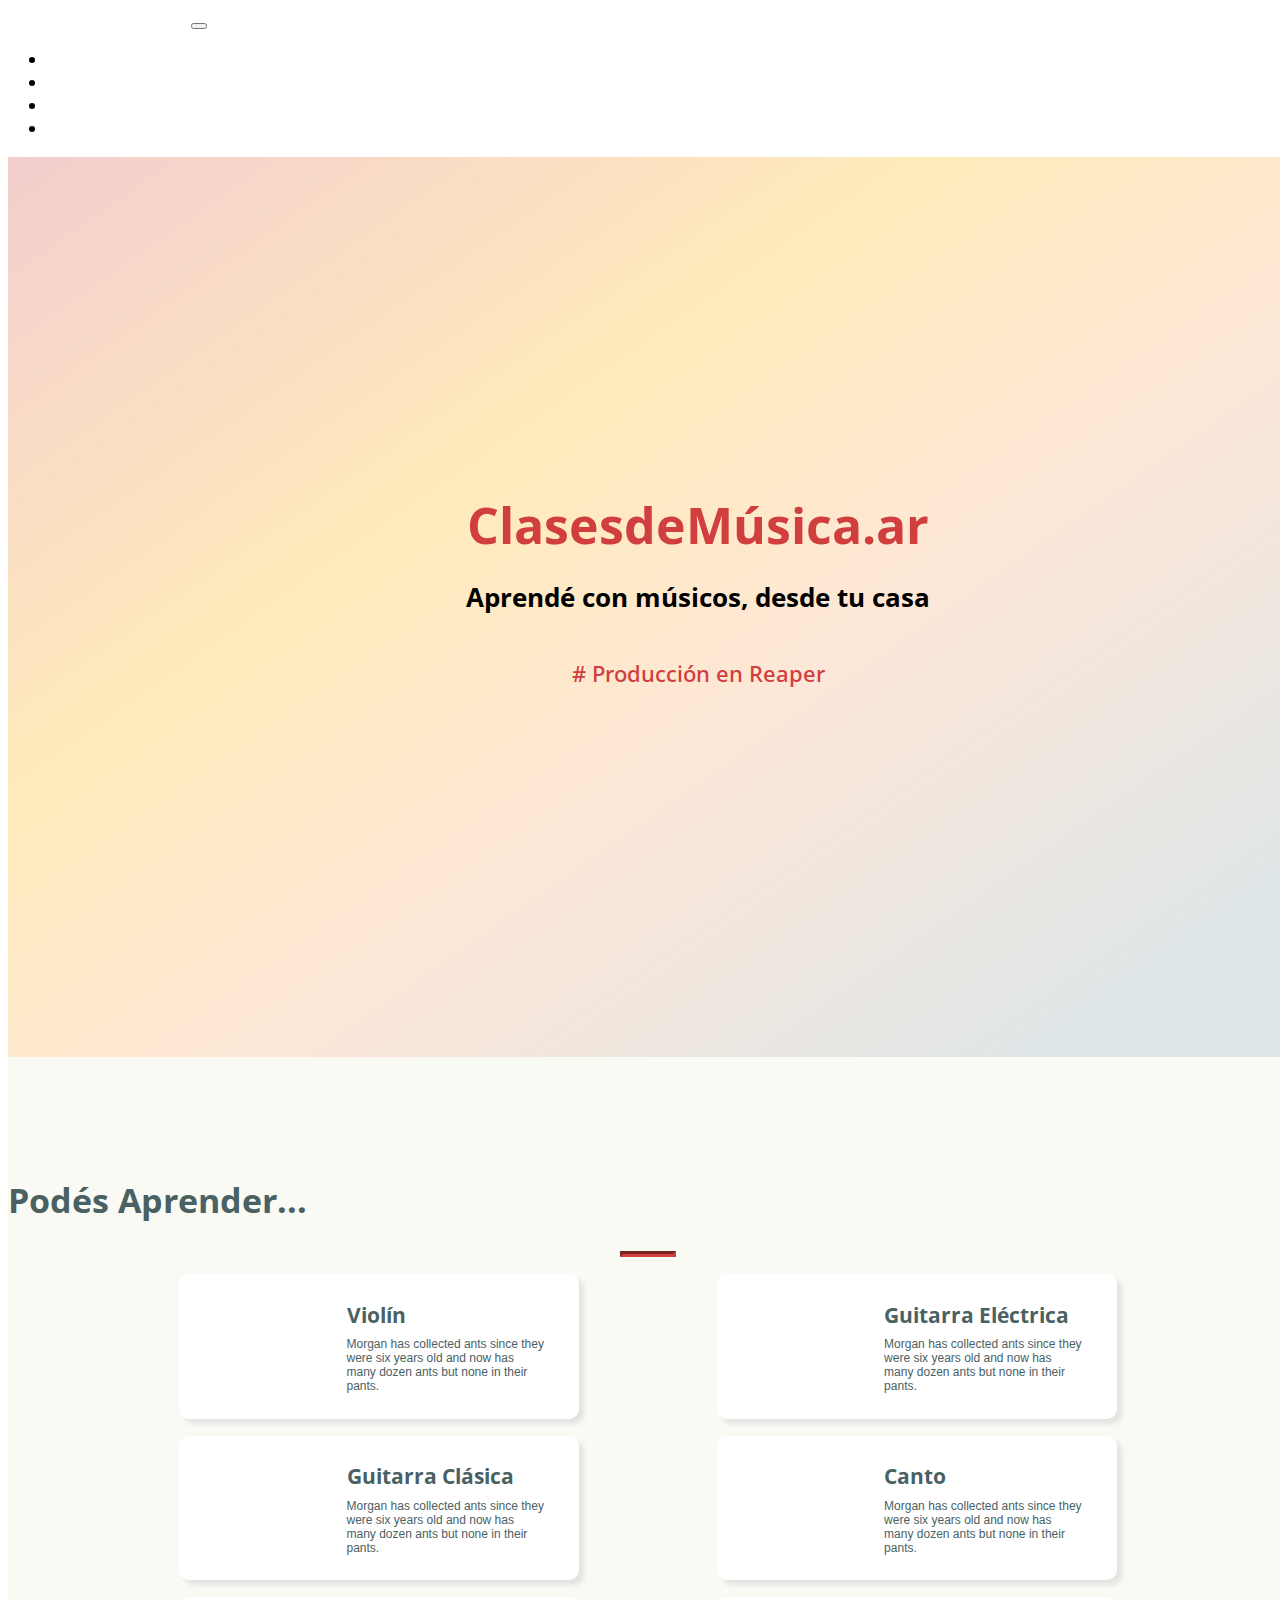
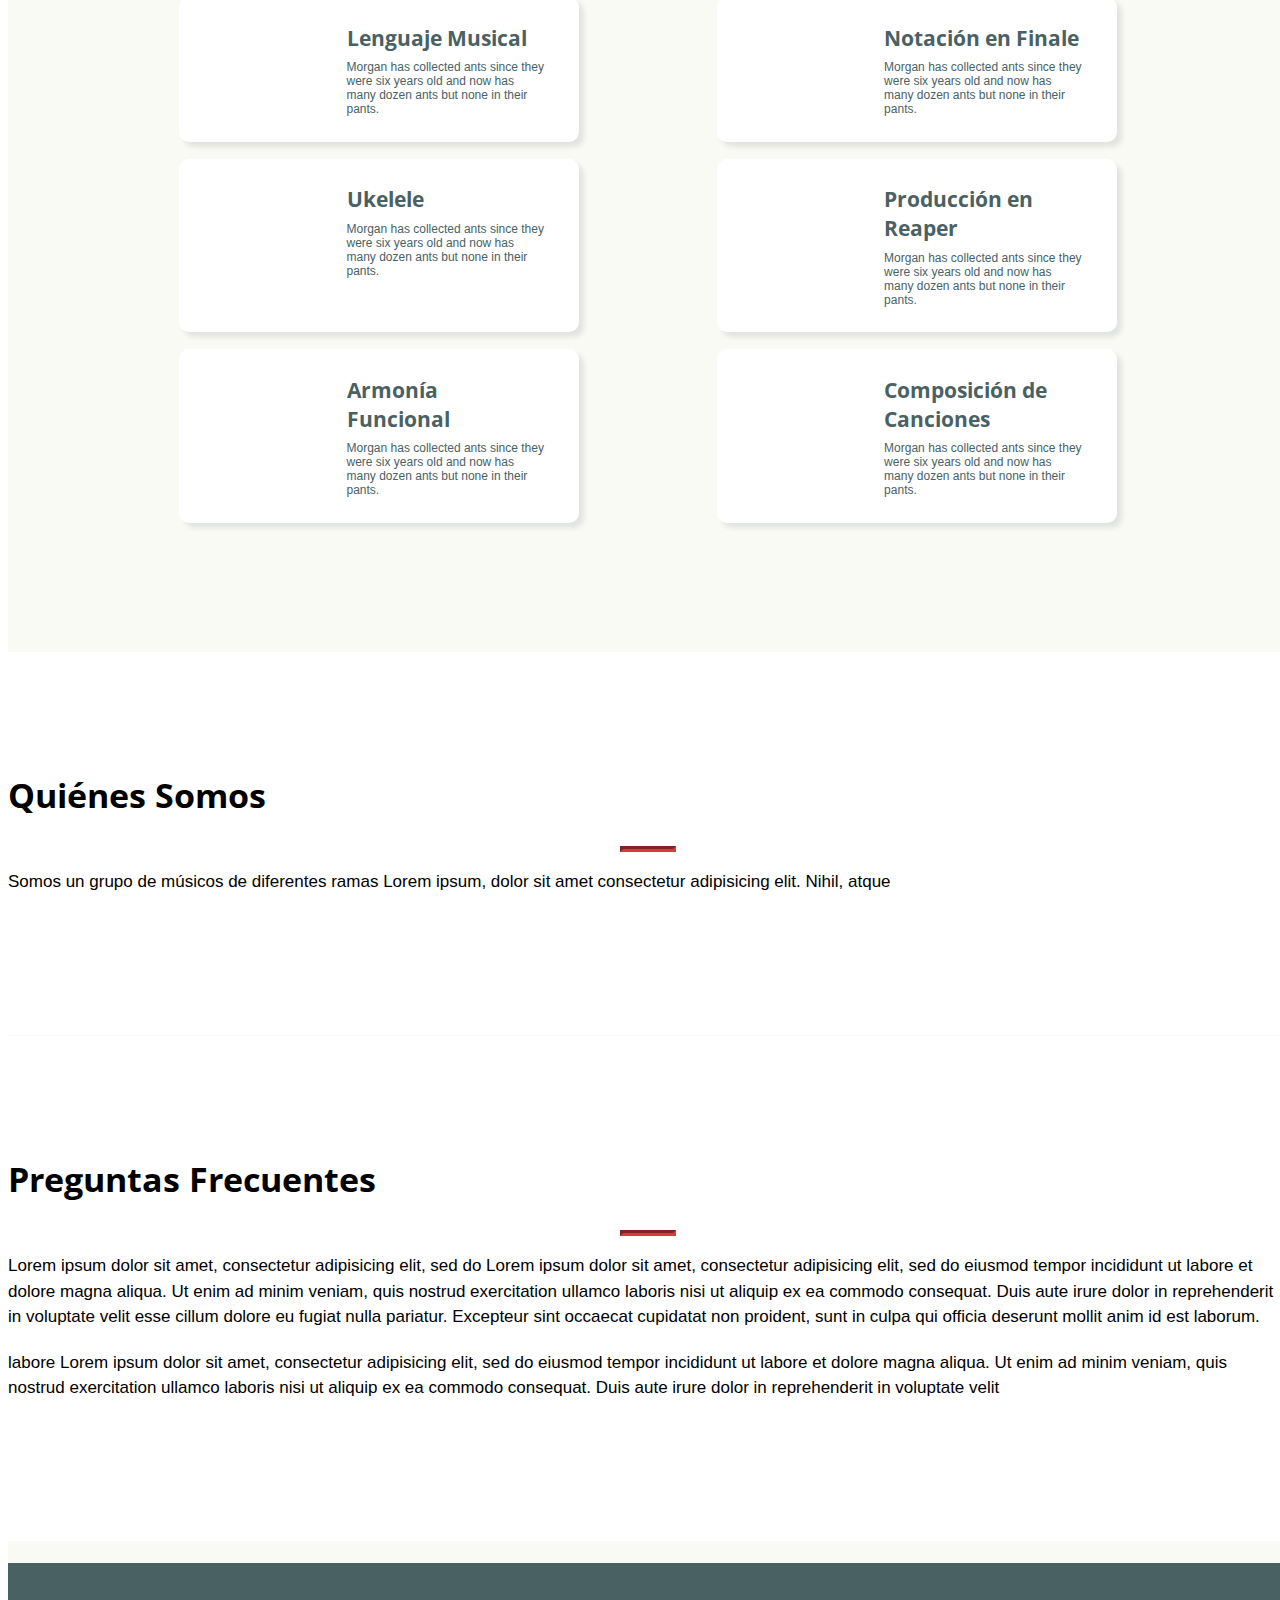
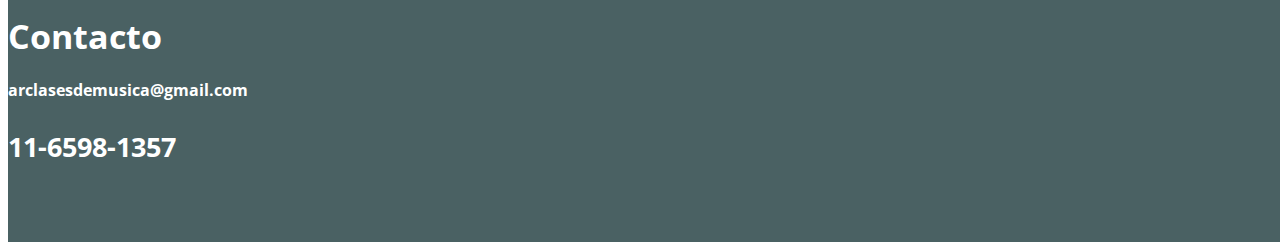
==== index.html @ f8157731 "min updates" ====
<!DOCTYPE html>
<html lang="en">

  <head>
    <!-- Global site tag (gtag.js) - Google Analytics -->
    <script async src="https://www.googletagmanager.com/gtag/js?id=UA-64997619-4"></script>
    <script>
      window.dataLayer = window.dataLayer || [];
      function gtag(){dataLayer.push(arguments);}
      gtag('js', new Date());

      gtag('config', 'UA-64997619-4');
    </script>


    <meta charset="utf-8">
    <meta name="viewport" content="width=device-width, initial-scale=1, shrink-to-fit=no">
    <meta name="description" content="Web Comercial">
    <meta name="author" content="Milton Zini">

    <meta property="og:title" content="Clases de Música"/>
    <meta property="og:type" content="website"/&gt;>
    <meta property="og:image" content="#"/>
    <meta property="og:url" content="http://clasesdemusica.ar/"/>
    <meta property="og:site_name" content="Clases de Música Ar"/>
    <meta property="og:description" content="Clases de instrumento, teoría musical, composición" />
    <title>ClasesDeMúsica.ar | Aprendé con músicos</title>

    <link rel="apple-touch-icon" sizes="57x57" href="img/favicon/apple-icon-57x57.png">
    <link rel="apple-touch-icon" sizes="60x60" href="img/favicon/apple-icon-60x60.png">
    <link rel="apple-touch-icon" sizes="72x72" href="img/favicon/apple-icon-72x72.png">
    <link rel="apple-touch-icon" sizes="76x76" href="img/favicon/apple-icon-76x76.png">
    <link rel="apple-touch-icon" sizes="114x114" href="img/favicon/apple-icon-114x114.png">
    <link rel="apple-touch-icon" sizes="120x120" href="img/favicon/apple-icon-120x120.png">
    <link rel="apple-touch-icon" sizes="144x144" href="img/favicon/apple-icon-144x144.png">
    <link rel="apple-touch-icon" sizes="152x152" href="img/favicon/apple-icon-152x152.png">
    <link rel="apple-touch-icon" sizes="180x180" href="img/favicon/apple-icon-180x180.png">
    <link rel="icon" type="image/png" href="img/favicon/favicon.ico" />
    <link rel="icon" type="image/png" sizes="192x192"  href="/android-icon-192x192.png">
    <link rel="icon" type="image/png" sizes="32x32" href="img/favicon/favicon-32x32.png">
    <link rel="icon" type="image/png" sizes="96x96" href="img/favicon/favicon-96x96.png">
    <link rel="icon" type="image/png" sizes="16x16" href="img/favicon/favicon-16x16.png">
    <link rel="manifest" href="/manifest.json">
    <meta name="msapplication-TileColor" content="#ffffff">
    <meta name="msapplication-TileImage" content="/ms-icon-144x144.png">
    <meta name="theme-color" content="#ffffff">
    <!-- Bootstrap core CSS -->
    <link href="vendor/bootstrap/css/bootstrap.min.css" rel="stylesheet">

    <!-- Custom fonts for this template -->
    <link href="vendor/font-awesome/css/font-awesome.min.css" rel="stylesheet" type="text/css">
    <link href='https://fonts.googleapis.com/css?family=Open+Sans:300italic,400italic,6abo00italic,700italic,800italic,400,300,600,700,800' rel='stylesheet' type='text/css'>
    <link href='https://fonts.googleapis.com/css?family=Merriweather:400,300,300italic,400italic,700,700italic,900,900italic' rel='stylesheet' type='text/css'>

    <!-- Plugin CSS -->
    <link href="vendor/magnific-popup/magnific-popup.css" rel="stylesheet">

    <!-- Custom styles for this template -->
    <link href="css/creative.css" rel="stylesheet">
    <style type="text/css">
      .iframe-container{
        position: relative;
        width: 100%;
        padding-bottom: 56.25%; 
        height: 0;
      }
      .iframe-container iframe{
        position: absolute;
        top:0;
        left: 0;
        width: 100%;
        height: 100%;
      }
    </style>

  </head>

  <body id="page-top">

    <!-- Navigation -->
    <nav class="navbar navbar-expand-lg navbar-light fixed-top" id="mainNav">
      <div class="container">
        <a class="navbar-brand js-scroll-trigger" href="#page-top">Clasesdemusica.ar</a>
        <button class="navbar-toggler navbar-toggler-right" type="button" data-toggle="collapse" data-target="#navbarResponsive" aria-controls="navbarResponsive" aria-expanded="false" aria-label="Toggle navigation">
          <span class="navbar-toggler-icon"></span>
        </button>
        <div class="collapse navbar-collapse" id="navbarResponsive">
          <ul class="navbar-nav ml-auto">
            <li class="nav-item">
              <a class="nav-link js-scroll-trigger" href="#inicio">Inicio</a>
            </li>
            <li class="nav-item">
              <a class="nav-link js-scroll-trigger" href="#cursos">Aprendé con nosotros</a>
            </li>
            <li class="nav-item">
              <a class="nav-link js-scroll-trigger" href="#quienessomos">Quiénes Somos</a>
            </li>
            <li class="nav-item">
              <a class="nav-link js-scroll-trigger" href="#faq">Preguntas Frecuentas</a>
            </li>
          </ul>
        </div>
      </div>
    </nav>

    <header class="masthead bg-gradient" id="inicio">
      <div class="header-content">
        <div class="header-content-inner text-center">
          <h1 id="homeHeading"><span class="text-primary">ClasesdeMúsica.ar</span></h1>
          <h2 class="slogan">Aprendé con músicos, desde tu casa</h2>
          <h3 class="wordCarousel">    
            <div> 
              <ul class="flip"> 
                <li># Producción en Reaper</li>
                <li># Notación en Finale</li>
                <li># Violín</li>
                <li># Lenguaje Musical</li>
                <li># Armonía Funcional</li>
                <li># Ukelele</li>
                <li># Composición de Canciones</li>
                <li># Canto Lírico</li>
                <li># Canto Popular</li>
                <li># Guitarra Clásica</li>
                <li># Guitarra Eléctrica</li>
              </ul>
            </div>  
          </h3>
        </div>
      </div>
    </header>
    


    <section class="bg-theme-gray2" id="cursos">
      <div class="container">
        <div class="row">
          <div class="col-md-12 mx-auto text-center">
            <h2 class="section-heading">Podés Aprender...</h2>
            <hr class="primary">
          </div>
        </div>
      </div>
          <div class="card-container">
            <div class="card">
              <div class="card-text">
                <div class="portada portada-violin">   
                </div>
                <div class="title-total">   
                  <h2>Violín</h2>
                  <div class="desc">Morgan has collected ants since they were six years old and now has many dozen ants but none in their pants.</div>
                </div>
              </div>
            </div>
            <div class="card">
              <div class="card-text">
                <div class="portada portada-guitarra-electrica">
                </div>
                <div class="title-total">   
                  <h2>Guitarra Eléctrica</h2>
                  <div class="desc">Morgan has collected ants since they were six years old and now has many dozen ants but none in their pants.</div>
                </div>
              </div>
            </div>
            <div class="card">
              <div class="card-text">
                <div class="portada portada-guitarra-clasica">   
                </div>
                <div class="title-total">   
                  <h2>Guitarra Clásica</h2>
                  <div class="desc">Morgan has collected ants since they were six years old and now has many dozen ants but none in their pants.</div>
                </div>
              </div>
            </div>
            <div class="card">
              <div class="card-text">
                <div class="portada portada-canto">   
                </div>
                <div class="title-total">   
                  <h2>Canto</h2>
                  <div class="desc">Morgan has collected ants since they were six years old and now has many dozen ants but none in their pants.</div>
                </div>
              </div>
            </div>
            <div class="card">
              <div class="card-text">
                <div class="portada portada-lenguaje">   
                </div>
                <div class="title-total">   
                  <h2>Lenguaje Musical</h2>
                  <div class="desc">Morgan has collected ants since they were six years old and now has many dozen ants but none in their pants.</div>
                </div>
              </div>
            </div>
            <div class="card">
              <div class="card-text">
                <div class="portada portada-finale">   
                </div>
                <div class="title-total">   
                  <h2>Notación en Finale</h2>
                  <div class="desc">Morgan has collected ants since they were six years old and now has many dozen ants but none in their pants.</div>
                </div>
              </div>
            </div>
            <div class="card">
              <div class="card-text">
                <div class="portada portada-ukelele">   
                </div>
                <div class="title-total">   
                  <h2>Ukelele</h2>
                  <div class="desc">Morgan has collected ants since they were six years old and now has many dozen ants but none in their pants.</div>
                </div>
              </div>
            </div>
            <div class="card">
              <div class="card-text">
                <div class="portada portada-reaper">   
                </div>
                <div class="title-total">   
                  <h2>Producción en Reaper</h2>
                  <div class="desc">Morgan has collected ants since they were six years old and now has many dozen ants but none in their pants.</div>
                </div>
              </div>
            </div>
            <div class="card">
              <div class="card-text">
                <div class="portada portada-armonia-funcional">   
                </div>
                <div class="title-total">   
                  <h2>Armonía Funcional</h2>
                  <div class="desc">Morgan has collected ants since they were six years old and now has many dozen ants but none in their pants.</div>
                </div>
              </div>
            </div>
            <div class="card">
              <div class="card-text">
                <div class="portada portada-composicion-canciones">
                </div>
                <div class="title-total">   
                  <h2>Composición de Canciones</h2>
                  <div class="desc">Morgan has collected ants since they were six years old and now has many dozen ants but none in their pants.</div>
                </div>
              </div>
            </div>
        </div>
    </section>

    <section class="bg-white" id="quienessomos">
      <div class="container">
        <div class="row">
          <div class="col-lg-8 mx-auto text-center">
            <h2 class="section-heading">Quiénes Somos</h2>
            <hr class="primary">
            <p>Somos un grupo de músicos de diferentes ramas Lorem ipsum, dolor sit amet consectetur adipisicing elit. Nihil, atque</p>
          </div>
        </div>
      </div>
    </section>
    
    <section class="bg-white" id="faq">
      <div class="container">
        <div class="row">
          <div class="col-lg-8 mx-auto text-center">
            <h2 class="section-heading">Preguntas Frecuentes</h2>
            <hr class="primary">
            <p>Lorem ipsum dolor sit amet, consectetur adipisicing elit, sed do  Lorem ipsum dolor sit amet, consectetur adipisicing elit, sed do eiusmod tempor incididunt ut labore et dolore magna aliqua. Ut enim ad minim veniam,
            quis nostrud exercitation ullamco laboris nisi ut aliquip ex ea commodo
            consequat. Duis aute irure dolor in reprehenderit in voluptate velit esse
            cillum dolore eu fugiat nulla pariatur. Excepteur sint occaecat cupidatat non
            proident, sunt in culpa qui officia deserunt mollit anim id est laborum.</p>
            <p>labore Lorem ipsum dolor sit amet, consectetur adipisicing elit, sed do eiusmod
            tempor incididunt ut labore et dolore magna aliqua. Ut enim ad minim veniam,
            quis nostrud exercitation ullamco laboris nisi ut aliquip ex ea commodo
            consequat. Duis aute irure dolor in reprehenderit in voluptate velit</p>
            
            <!--
            <div class="test">
              <div class="circle bg-primary">1</div>
              <div class="circle bg-theme-yellow">2</div>
              <div class="circle bg-theme-orange">3</div>
              <div class="circle bg-theme-gray1">4</div>
              <div class="circle bg-theme-gray2">5</div>
            </div>
            <div class="test">
              <div class="circle bg-theme-red-light">6</div>
              <div class="circle bg-theme-yellow-light">7</div>
              <div class="circle bg-theme-orange-light">8</div>
              <div class="circle bg-theme-gray1-light">9</div>
              <div class="circle bg-theme-gray2-light">10</div>
            </div> -->

          </div>
        </div>
      </div>
    </section>


    <section class="bg-theme-gray2 social" id="contact">
      <div class="container">
          <!--
        <div class="row social">
          <div class="socialwrapper">
            <a href="#" target="_blank">
              <i class="fa fa-facebook fa-3x sr-contact"></i>
              <p>Facebook</p>
            </a>
          <div class="socialwrapper">
            <a href="https://www.instagram.com/clasesdemusica.ar/" target="_blank">
              <i class="fa fa-instagram fa-3x sr-contact"></i>
              <p>Instagram</p>
            </a>
          </div>
        </div>
          </div> -->
      </div>
    </section>

    <footer>
       <div class="call-to-action bg-theme-gray1">
        <div class="container text-right">
          <h2>Contacto</h2>
          <h3>arclasesdemusica@gmail.com</h3>
          <h3 class="phonenumber">11-6598-1357</h3>
        </div>
      </div>
    </footer>

    <!-- Bootstrap core JavaScript -->
    <script src="vendor/jquery/jquery.min.js"></script>
    <script src="vendor/popper/popper.min.js"></script>
    <script src="vendor/bootstrap/js/bootstrap.min.js"></script>

    <!-- Plugin JavaScript -->
    <script src="vendor/jquery-easing/jquery.easing.min.js"></script>
    <script src="vendor/scrollreveal/scrollreveal.min.js"></script>
    <script src="vendor/magnific-popup/jquery.magnific-popup.min.js"></script>

    <!-- Custom scripts for this template -->
    <script src="js/creative.min.js"></script>

    <!-- Youtube -->

  </body>

</html>
---- css/creative.css ----
body,
html {
  width: 100%;
  height: 100%; }
  @media (max-width: 480px) {
    body,
    html {
      font-size: 15px; } }
  @media (min-width: 481px) and (max-width: 767px) {
    body,
    html {
      font-size: 15px; } }
  @media (min-width: 768px) and (max-width: 991px) {
    body,
    html {
      font-size: 16px; } }
  @media (min-width: 992px) {
    body,
    html {
      font-size: 17px; } }

body {
  font-family: 'Helvetica Neue', Arial, sans-serif; }

hr {
  max-width: 50px;
  border-width: 3px;
  border-color: #d13e3e; }

hr.light {
  border-color: white; }

a {
  color: #d13e3e;
  -webkit-transition: all 0.2s;
  -moz-transition: all 0.2s;
  -o-transition: all 0.2s;
  transition: all 0.2s; }
  a:focus, a:hover {
    color: #d13e3e; }

a.softlink {
  font-weight: bold;
  color: inherit; }

h1,
h2,
h3,
h4,
h5,
h6 {
  font-family: 'Open Sans', 'Helvetica Neue', Arial, sans-serif; }

p {
  font-size: 1rem;
  line-height: 1.5;
  margin-bottom: 20px; }

.bg-primary {
  background-color: #d13e3e !important; }

.bg-gray1 {
  color: white;
  background-color: #4a6163 !important; }
  .bg-gray1 a {
    color: white !important; }

.bg-white {
  background-color: #fff !important; }

.bg-theme-red {
  background-color: #d13e3e; }

.bg-theme-orange {
  background-color: #f9a66c; }

.bg-theme-yellow {
  background-color: #ffc94b; }

.bg-theme-gray1 {
  color: white;
  background-color: #4a6163 !important; }
  .bg-theme-gray1 a {
    color: white !important; }

.bg-theme-gray2 {
  color: #4a6163;
  background-color: #f9faf4 !important; }

.bg-theme-red-light {
  background-color: #e48c8c; }

.bg-theme-orange-light {
  background-color: #fddec9; }

.bg-theme-yellow-light {
  background-color: #ffe6ac; }

.bg-theme-gray1-light {
  background-color: #769698; }

.bg-theme-gray2-light {
  background-color: white; }

.text-faded {
  color: rgba(255, 255, 255, 0.7); }

section {
  padding: 120px 0;
  border-bottom: 1px #f9faf4 solid; }

body.sub #main {
  padding-top: 80px;
  padding-bottom: 10px; }

body.sub #faq, body.sub #descrip {
  padding: 50px 0px;
  text-align: center; }
  body.sub #faq h4, body.sub #faq p, body.sub #descrip h4, body.sub #descrip p {
    font-size: 0.9em;
    text-align: left; }
  body.sub #faq h4, body.sub #descrip h4 {
    font-weight: bold; }

body.sub #contact {
  padding: 10px 0; }

body.sub header.main a {
  color: white !important; }

section.bg-gradient {
  background-image: -webkit-gradient(linear, left top, left bottom, from(#f9faf4), to(#fddec9)) !important;
    background-image-background-image: -webkit-linear-gradient(top, #f9faf4 0, #fddec9 100%) !important;
    background-image-background-image: -o-linear-gradient(top, #f9faf4 0, #fddec9 100%) !important;
    background-image-background-image: linear-gradient(to bottom, #f9faf4 0, #fddec9 100%) !important;
    background-image-background-image: linear-gradient(to bottom, #f9faf4 0, #fddec9 100%) !important;
      background-image-background-image-filter: progid:DXImageTransform.Microsoft.gradient(startColorstr='$theme-gray2 ', endColorstr='$theme-orange-light', GradientType=0) !important; }

section.bg-gradient-gray {
  background-image: -webkit-gradient(linear, left top, left bottom, from(#eee), to(#FFF)) !important;
    background-image-background-image: -webkit-linear-gradient(top, #eee 0, #FFF 100%) !important;
    background-image-background-image: -o-linear-gradient(top, #eee 0, #FFF 100%) !important;
    background-image-background-image: linear-gradient(to bottom, #eee 0, #FFF 100%) !important;
    background-image-background-image: linear-gradient(to bottom, #eee 0, #FFF 100%) !important;
      background-image-background-image-filter: progid:DXImageTransform.Microsoft.gradient(startColorstr='#eee ', endColorstr='#FFF', GradientType=0) !important; }

section.bg-gradient-gray-left {
  background-image: -webkit-gradient(linear, left top, right top, from(#eee), to(#FFF)) !important;
    background-image-background-image: -webkit-linear-gradient(left, #eee 0, #FFF 100%) !important;
    background-image-background-image: -o-linear-gradient(left, #eee 0, #FFF 100%) !important;
    background-image-background-image: linear-gradient(to right, #eee 0, #FFF 100%) !important;
    background-image-background-image: linear-gradient(to right, #eee 0, #FFF 100%) !important;
      background-image-background-image-filter: progid:DXImageTransform.Microsoft.gradient(startColorstr='#eee ', endColorstr='#FFF', GradientType=0) !important; }

section.bg-gradient-gray-right {
  background-image: -webkit-gradient(linear, right top, left top, from(#eee), to(#FFF)) !important;
    background-image-background-image: -webkit-linear-gradient(right, #eee 0, #FFF 100%) !important;
    background-image-background-image: -o-linear-gradient(right, #eee 0, #FFF 100%) !important;
    background-image-background-image: linear-gradient(to left, #eee 0, #FFF 100%) !important;
    background-image-background-image: linear-gradient(to left, #eee 0, #FFF 100%) !important;
      background-image-background-image-filter: progid:DXImageTransform.Microsoft.gradient(startColorstr='#eee ', endColorstr='#FFF', GradientType=0) !important; }

section.bg-gradient-red {
  background-image: -webkit-gradient(linear, left top, left bottom, from(#af2323), to(#d04040)) !important;
    background-image-background-image: -webkit-linear-gradient(top, #af2323 0, #FFF 100%) !important;
    background-image-background-image: -o-linear-gradient(top, #af2323 0, #d04040 100%) !important;
    background-image-background-image: linear-gradient(to bottom, #af2323 0, #d04040 100%) !important;
    background-image-background-image: linear-gradient(to bottom, #af2323 0, #d04040 100%) !important;
      background-image-background-image-filter: progid:DXImageTransform.Microsoft.gradient(startColorstr='#af2323 ', endColorstr='#d04040', GradientType=0) !important; }
  section.bg-gradient-red a {
    color: white !important; }
  section.bg-gradient-red strong {
    color: white; }

section.bg-gradient-left {
  background-image: -webkit-gradient(linear, left top, right top, from(#f5c04a42), to(#FFF)) !important;
    background-image-background-image: -webkit-linear-gradient(left, #f5c04a42 0, #FFF 100%) !important;
    background-image-background-image: -o-linear-gradient(left, #f5c04a42 0, #FFF 100%) !important;
    background-image-background-image: linear-gradient(to right, #f5c04a42 0, #FFF 100%) !important;
    background-image-background-image: linear-gradient(to right, #f5c04a42 0, #FFF 100%) !important;
      background-image-background-image-filter: progid:DXImageTransform.Microsoft.gradient(startColorstr='#f5c04a42 ', endColorstr='#FFF', GradientType=0) !important; }

section.bg-gradient-right {
  background-image: -webkit-gradient(linear, right top, left top, from(#f5c04a42), to(#FFF)) !important;
    background-image-background-image: -webkit-linear-gradient(right, #f5c04a42 0, #FFF 100%) !important;
    background-image-background-image: -o-linear-gradient(right, #f5c04a42 0, #FFF 100%) !important;
    background-image-background-image: linear-gradient(to left, #f5c04a42 0, #FFF 100%) !important;
    background-image-background-image: linear-gradient(to left, #f5c04a42 0, #FFF 100%) !important;
      background-image-background-image-filter: progid:DXImageTransform.Microsoft.gradient(startColorstr='#f5c04a42 ', endColorstr='#FFF', GradientType=0) !important; }

section.darkbg {
  background-image: url(../img/darkbg.jpg);
  background-size: cover; }

section.bg-solid {
  background-color: #f5c04a42; }

section.bg-primary a {
  color: white !important; }

section.bg-primary strong {
  color: white; }

.section-heading {
  margin-top: 0; }

::-moz-selection {
  color: white;
  background: #222222;
  text-shadow: none; }

::selection {
  color: white;
  background: #222222;
  text-shadow: none; }

img::-moz-selection {
  color: white;
  background: transparent; }

img::selection {
  color: white;
  background: transparent; }

img::-moz-selection {
  color: white;
  background: transparent; }

body {
  -webkit-tap-highlight-color: #222222; }

/* temp, organizar luego en include*/
#contact .social {
  margin-top: 1em; }

#contact .row i.fa {
  margin-bottom: 0.15em; }

#contact .col-sm-3 {
  width: 93px; }

div.clasescta p {
  margin-bottom: 0.5em !important; }

div.clasescta h2 {
  font-size: 1.5em !important; }

/* Headings */
@media (max-width: 480px) {
  .row h2,
  .container h2 {
    font-size: 1.5rem; }
  .row h3,
  .container h3 {
    font-size: 1.2em; } }

@media (min-width: 481px) and (max-width: 767px) {
  .row h2,
  .container h2 {
    font-size: 1.5rem; }
  .row h3,
  .container h3 {
    font-size: 1.2em; } }

@media (min-width: 768px) and (max-width: 991px) {
  .row h2,
  .container h2 {
    font-size: 1.7rem; }
  .row h3,
  .container h3 {
    font-size: 1.2em; } }

@media (min-width: 992px) {
  .row h2,
  .container h2 {
    font-size: 2rem; }
  .row h3,
  .container h3 {
    font-size: 1.2em; } }

.test {
  color: #f9faf4;
  display: -webkit-box;
  display: -ms-flexbox;
  display: flex;
  -ms-flex-line-pack: center;
  align-content: center;
  -webkit-box-pack: space-evenly;
  -ms-flex-pack: space-evenly;
  justify-content: space-evenly; }
  .test .circle {
    width: 5em;
    height: 5em;
    border-radius: 50%; }
  .test .primary {
    background-color: #d13e3e; }
  .test .bg-theme-red {
    background-color: #d13e3e; }
  .test .bg-theme-orange {
    background-color: #f9a66c; }
  .test .bg-theme-yellow {
    background-color: #ffc94b; }
  .test .bg-theme-gray1 {
    background-color: #4a6163; }
  .test .bg-theme-gray2 {
    background-color: #f9faf4; }
  .test .bg-theme-red-light {
    background-color: #e48c8c; }
  .test .bg-theme-orange-light {
    background-color: #fddec9; }
  .test .bg-theme-yellow-light {
    background-color: #ffe6ac; }
  .test .bg-theme-gray1-light {
    background-color: #769698; }
  .test .bg-theme-gray2-light {
    background-color: white; }

#mainNav {
  border-color: rgba(34, 34, 34, 0.05);
  background-color: white;
  font-family: 'Open Sans', 'Helvetica Neue', Arial, sans-serif;
  -webkit-transition: all 0.2s;
  -moz-transition: all 0.2s;
  -o-transition: all 0.2s;
  transition: all 0.2s; }
  #mainNav .navbar-brand {
    font-weight: 700;
    text-transform: uppercase;
    color: #d13e3e;
    font-family: 'Open Sans', 'Helvetica Neue', Arial, sans-serif; }
    #mainNav .navbar-brand:focus, #mainNav .navbar-brand:hover {
      color: #d13e3e; }
  #mainNav .navbar-toggle {
    font-size: 12px;
    font-weight: 700;
    text-transform: uppercase;
    color: #222222; }
  #mainNav .navbar-nav > li.nav-item > a.nav-link:focus,
  #mainNav .navbar-nav > li.nav-item > a.nav-link {
    font-size: 13px;
    font-weight: 700;
    text-transform: uppercase;
    color: #222222; }
    #mainNav .navbar-nav > li.nav-item > a.nav-link:focus:hover,
    #mainNav .navbar-nav > li.nav-item > a.nav-link:hover {
      color: #d13e3e; }
    #mainNav .navbar-nav > li.nav-item > a.nav-link:focus.active,
    #mainNav .navbar-nav > li.nav-item > a.nav-link.active {
      color: #d13e3e !important;
      background-color: transparent; }
      #mainNav .navbar-nav > li.nav-item > a.nav-link:focus.active:hover,
      #mainNav .navbar-nav > li.nav-item > a.nav-link.active:hover {
        background-color: transparent; }
  @media (min-width: 992px) {
    #mainNav {
      border-color: rgba(255, 255, 255, 0.3);
      background-color: transparent; }
      #mainNav .navbar-brand {
        color: rgba(255, 255, 255, 0); }
        #mainNav .navbar-brand:focus, #mainNav .navbar-brand:hover {
          color: white; }
      #mainNav .navbar-nav > li.nav-item > a.nav-link,
      #mainNav .navbar-nav > li.nav-item > a.nav-link:focus {
        color: rgba(255, 255, 255, 0.7); }
        #mainNav .navbar-nav > li.nav-item > a.nav-link:hover,
        #mainNav .navbar-nav > li.nav-item > a.nav-link:focus:hover {
          color: white; }
      #mainNav.navbar-shrink {
        border-color: rgba(34, 34, 34, 0.05);
        background-color: white; }
        #mainNav.navbar-shrink .navbar-brand {
          font-size: 16px;
          color: #d13e3e; }
          #mainNav.navbar-shrink .navbar-brand:focus, #mainNav.navbar-shrink .navbar-brand:hover {
            color: #d13e3e; }
        #mainNav.navbar-shrink .navbar-nav > li.nav-item > a.nav-link,
        #mainNav.navbar-shrink .navbar-nav > li.nav-item > a.nav-link:focus {
          color: #222222; }
          #mainNav.navbar-shrink .navbar-nav > li.nav-item > a.nav-link:hover,
          #mainNav.navbar-shrink .navbar-nav > li.nav-item > a.nav-link:focus:hover {
            color: #d13e3e; } }

header.masthead {
  position: relative;
  width: 100%;
  text-align: center;
  background: #fad2d3;
  background: -webkit-linear-gradient(305deg, #f3cece 0%, #ffebbb 36%, #fde7d8 60%, #dfe6e7 90%);
  background: -o-linear-gradient(305deg, #f3cece 0%, #ffebbb 36%, #fde7d8 60%, #dfe6e7 90%);
  background: linear-gradient(145deg, #f3cece 0%, #ffebbb 36%, #fde7d8 60%, #dfe6e7 90%);
  -webkit-animation: filter-animation 3s infinite;
  animation: filter-animation 3s infinite; }

@-webkit-keyframes filter-animation {
  0% {
    -webkit-filter: hue-rotate(0deg); }
  50% {
    -webkit-filter: hue-rotate(18deg); }
  100% {
    -webkit-filter: hue-rotate(0deg); } }

@keyframes filter-animation {
  0% {
    -webkit-filter: hue-rotate(0deg);
    filter: hue-rotate(0deg); }
  50% {
    -webkit-filter: hue-rotate(18deg);
    filter: hue-rotate(18deg); }
  100% {
    -webkit-filter: hue-rotate(0deg);
    filter: hue-rotate(0deg); } }
  header.masthead .header-content {
    position: relative;
    width: 100%;
    padding: 150px 15px 100px;
    text-align: center; }
    header.masthead .header-content .header-content-inner h1 {
      font-weight: 700;
      margin-top: 0;
      margin-bottom: 0; }
      @media (max-width: 500px) {
        header.masthead .header-content .header-content-inner h1 {
          font-size: 1.5rem; } }
      @media (min-width: 361px) and (max-width: 480px) {
        header.masthead .header-content .header-content-inner h1 {
          font-size: 1.7rem; } }
      @media (min-width: 361px) and (max-width: 690px) {
        header.masthead .header-content .header-content-inner h1 {
          font-size: 1.7rem; } }
      @media (min-width: 691px) and (max-width: 767px) {
        header.masthead .header-content .header-content-inner h1 {
          font-size: 3rem; } }
      @media (min-width: 768px) and (max-width: 991px) {
        header.masthead .header-content .header-content-inner h1 {
          font-size: 3rem; } }
      @media (min-width: 992px) {
        header.masthead .header-content .header-content-inner h1 {
          font-size: 3rem; } }
    header.masthead .header-content .header-content-inner h2.slogan {
      font-color: red !important; }
      @media (max-width: 500px) {
        header.masthead .header-content .header-content-inner h2.slogan {
          font-size: 1rem; } }
      @media (min-width: 361px) and (max-width: 480px) {
        header.masthead .header-content .header-content-inner h2.slogan {
          font-size: 1.2rem; } }
      @media (min-width: 361px) and (max-width: 690px) {
        header.masthead .header-content .header-content-inner h2.slogan {
          font-size: 1.2rem; } }
      @media (min-width: 691px) and (max-width: 767px) {
        header.masthead .header-content .header-content-inner h2.slogan {
          font-size: 1.5rem; } }
      @media (min-width: 768px) and (max-width: 991px) {
        header.masthead .header-content .header-content-inner h2.slogan {
          font-size: 1.5rem; } }
      @media (min-width: 992px) {
        header.masthead .header-content .header-content-inner h2.slogan {
          font-size: 1.5rem; } }
    header.masthead .header-content .header-content-inner hr {
      margin: 30px auto; }
    header.masthead .header-content .header-content-inner .bg-text {
      background-color: rgba(0, 0, 0, 0.57);
      padding: 0 5px 0 5px; }
  @media (min-width: 768px) {
    header.masthead {
      height: 100%;
      min-height: 600px; }
      header.masthead .header-content {
        position: absolute;
        top: 50%;
        padding: 0 50px;
        -webkit-transform: translateY(-50%);
        -ms-transform: translateY(-50%);
        transform: translateY(-50%); }
        header.masthead .header-content .header-content-inner {
          max-width: 1000px;
          margin-right: auto;
          margin-left: auto; }
          header.masthead .header-content .header-content-inner h1 {
            font-size: 50px; }
          header.masthead .header-content .header-content-inner p {
            font-size: 18px;
            max-width: 80%;
            margin-right: auto;
            margin-left: auto; } }

@media (max-width: 767px) {
  header.masthead {
    min-height: 92vh; }
    header.masthead .header-content {
      margin-top: 50px;
      min-height: 80vh;
      display: -webkit-box;
      display: -ms-flexbox;
      display: flex;
      -webkit-box-pack: center;
      -ms-flex-pack: center;
      justify-content: center;
      -webkit-box-align: center;
      -ms-flex-align: center;
      align-items: center; } }

.wordCarousel {
  font-size: 1.3em;
  font-weight: 100;
  color: #d13e3e !important; }
  .wordCarousel ul {
    -webkit-padding-start: 0;
    padding-inline-start: 0; }
  .wordCarousel div {
    overflow: hidden;
    position: relative;
    height: 65px;
    padding-top: 10px;
    margin-top: -10px; }
    .wordCarousel div li {
      font-weight: 550;
      padding: 0 10px;
      height: 45px;
      margin-bottom: 45px;
      display: block; }
      @media (max-width: 500px) {
        .wordCarousel div li {
          font-size: 0.9rem; } }
      @media (min-width: 361px) and (max-width: 480px) {
        .wordCarousel div li {
          font-size: 1.1rem; } }
      @media (min-width: 361px) and (max-width: 690px) {
        .wordCarousel div li {
          font-size: 1.1rem; } }
      @media (min-width: 691px) and (max-width: 767px) {
        .wordCarousel div li {
          font-size: 1.3rem; } }
      @media (min-width: 768px) and (max-width: 991px) {
        .wordCarousel div li {
          font-size: 1.3rem; } }
      @media (min-width: 992px) {
        .wordCarousel div li {
          font-size: 1.3rem; } }

.flip {
  -webkit-animation: flip 19s cubic-bezier(0.23, 1, 0.32, 1.2) infinite;
  animation: flip 19s cubic-bezier(0.23, 1, 0.32, 1.2) infinite; }

@-webkit-keyframes flip {
  0% {
    margin-top: -990px; }
  2% {
    margin-top: -900px; }
  9.09% {
    margin-top: -900px; }
  11.09% {
    margin-top: -810px; }
  18.18% {
    margin-top: -810px; }
  20.18% {
    margin-top: -720px; }
  27.27% {
    margin-top: -720px; }
  29.27% {
    margin-top: -630px; }
  36.36% {
    margin-top: -630px; }
  38.36% {
    margin-top: -540px; }
  45.45% {
    margin-top: -540px; }
  47.45% {
    margin-top: -450px; }
  54.54% {
    margin-top: -450px; }
  56.54% {
    margin-top: -360px; }
  63.63% {
    margin-top: -360px; }
  65.63% {
    margin-top: -270px; }
  72.72% {
    margin-top: -270px; }
  74.72% {
    margin-top: -180px; }
  81.81% {
    margin-top: -180px; }
  83.81% {
    margin-top: -90px; }
  90.9% {
    margin-top: -90px; }
  92.9% {
    margin-top: 0px; }
  99.98% {
    margin-top: 0px; }
  99.99% {
    margin-top: -900px; } }

@keyframes flip {
  0% {
    margin-top: -990px; }
  2% {
    margin-top: -900px; }
  9.09% {
    margin-top: -900px; }
  11.09% {
    margin-top: -810px; }
  18.18% {
    margin-top: -810px; }
  20.18% {
    margin-top: -720px; }
  27.27% {
    margin-top: -720px; }
  29.27% {
    margin-top: -630px; }
  36.36% {
    margin-top: -630px; }
  38.36% {
    margin-top: -540px; }
  45.45% {
    margin-top: -540px; }
  47.45% {
    margin-top: -450px; }
  54.54% {
    margin-top: -450px; }
  56.54% {
    margin-top: -360px; }
  63.63% {
    margin-top: -360px; }
  65.63% {
    margin-top: -270px; }
  72.72% {
    margin-top: -270px; }
  74.72% {
    margin-top: -180px; }
  81.81% {
    margin-top: -180px; }
  83.81% {
    margin-top: -90px; }
  90.9% {
    margin-top: -90px; }
  92.9% {
    margin-top: 0px; }
  99.98% {
    margin-top: 0px; }
  99.99% {
    margin-top: -900px; } }

section#cursos .card-container {
  display: -webkit-box;
  display: -ms-flexbox;
  display: flex;
  -ms-flex-wrap: wrap;
  flex-wrap: wrap; }
  @media (max-width: 767px) {
    section#cursos .card-container {
      -webkit-box-orient: vertical;
      -webkit-box-direction: normal;
      -ms-flex-direction: column;
      flex-direction: column;
      -webkit-box-pack: end;
      -ms-flex-pack: end;
      justify-content: flex-end; } }
  @media (min-width: 768px) and (max-width: 991px) {
    section#cursos .card-container {
      -webkit-box-orient: horizontal;
      -webkit-box-direction: normal;
      -ms-flex-direction: row;
      flex-direction: row;
      -webkit-box-pack: center;
      -ms-flex-pack: center;
      justify-content: center; } }
  @media (min-width: 992px) {
    section#cursos .card-container {
      margin-left: 8vw;
      margin-right: 8vw;
      -ms-flex-pack: distribute;
      justify-content: space-around; } }

section#cursos .card {
  background: #fff;
  margin: 0.5em auto 0.5em auto;
  border-radius: 4px;
  -webkit-box-shadow: 5px 5px 5px rgba(34, 35, 58, 0.1);
  box-shadow: 5px 5px 5px rgba(34, 35, 58, 0.1);
  max-width: 400px;
  display: -webkit-box;
  display: -ms-flexbox;
  display: flex;
  -webkit-box-orient: horizontal;
  -webkit-box-direction: normal;
  -ms-flex-direction: row;
  flex-direction: row;
  border-radius: 10px;
  position: relative; }
  @media (min-width: 768px) and (max-width: 991px) {
    section#cursos .card {
      min-width: 392px;
      margin-left: 0.2em;
      margin-right: 0.2em; } }
  @media (min-width: 992px) {
    section#cursos .card {
      min-width: 396px; } }

section#cursos .card h2 {
  font-size: 1.25em;
  margin: 0;
  padding: 0 1rem; }

section#cursos .card .desc {
  padding: 0.5rem 1rem;
  font-size: 12px; }

section#cursos .card-text {
  display: -ms-grid;
  display: grid;
  -ms-grid-columns: 1fr 2fr;
  grid-template-columns: 1fr 2fr; }

section#cursos .title-total {
  padding: 1.5em 1em 1em 1em; }

section#cursos path {
  fill: white; }

section#cursos .img-portada {
  width: 100%; }

section#cursos .portada {
  width: 100%;
  height: 100%;
  border-top-left-radius: 10px;
  border-bottom-left-radius: 10px;
  background-position: bottom center;
  background-size: cover; }

section#cursos .portada-guitarra-clasica {
  background-image: url("https://s1.eestatic.com/2019/01/18/como/Instrumentos_musicales-Aprendizaje-Como_hacer_369474293_112601571_1024x576.jpg"); }

section#cursos .portada-violin {
  background-image: url("https://www.superprof.com.ar/blog/wp-content/uploads/2017/11/grupos-violin.jpg"); }

section#cursos .portada-canto {
  background-image: url("https://digitaldefynd.com/wp-content/uploads/2019/09/best-singing-course-class-certification-training-online.jpg"); }

section#cursos .portada-lenguaje {
  background-image: url("https://cdn.britannica.com/s:900x675/25/193725-131-436D7C6C/sheet-music.jpg"); }

section#cursos .portada-armonia-funcional {
  background-image: url("https://www.musicshopeurope.com/content/files/images/ProductImages/medium/hl00240221_6.jpg"); }

section#cursos .portada-finale {
  background-image: url("https://1.bp.blogspot.com/-rcOWnbvTgFs/XmQPYPtfRlI/AAAAAAAADvc/lbINUqjIw7IQ3pN3ovzuJMl7dJZPMpJtgCLcBGAsYHQ/s1600/uytrew.jpg"); }

section#cursos .portada-reaper {
  background-image: url("https://www.reaper.fm/v6img/ss_persp_v63.jpg"); }

section#cursos .portada-composicion-canciones {
  background-image: url("https://www.guitarexcellence.co.za/wp-content/uploads/2017/05/songwriting.jpg"); }

section#cursos button {
  border: none;
  background: none;
  font-size: 24px;
  color: #8bc34a;
  cursor: pointer;
  -webkit-transition: 0.5s;
  -o-transition: 0.5s;
  transition: 0.5s; }
  section#cursos button:hover {
    color: #4CAF50;
    -webkit-transform: rotate(22deg);
    -ms-transform: rotate(22deg);
    transform: rotate(22deg); }

.call-to-action {
  padding: 50px 0; }
  .call-to-action h2 {
    margin: 0 auto 20px; }

.text-primary {
  color: #d13e3e !important; }

.no-gutter > [class*='col-'] {
  padding-right: 0;
  padding-left: 0; }

.btn-default {
  color: #222222;
  border-color: white;
  background-color: white; }
  .btn-default.focus, .btn-default:focus {
    color: #222222;
    border-color: #bfbfbf;
    background-color: #e6e6e6; }
  .btn-default:hover {
    color: #222222;
    border-color: #e0e0e0;
    background-color: #e6e6e6; }
  .btn-default.active, .btn-default:active,
  .open > .btn-default.dropdown-toggle {
    color: #222222;
    border-color: #e0e0e0;
    background-color: #e6e6e6; }
    .btn-default.active.focus, .btn-default.active:focus, .btn-default.active:hover, .btn-default:active.focus, .btn-default:active:focus, .btn-default:active:hover,
    .open > .btn-default.dropdown-toggle.focus,
    .open > .btn-default.dropdown-toggle:focus,
    .open > .btn-default.dropdown-toggle:hover {
      color: #222222;
      border-color: #bfbfbf;
      background-color: #d4d4d4; }
  .btn-default.active, .btn-default:active,
  .open > .btn-default.dropdown-toggle {
    background-image: none; }
  .btn-default.disabled.focus, .btn-default.disabled:focus, .btn-default.disabled:hover, .btn-default[disabled].focus, .btn-default[disabled]:focus, .btn-default[disabled]:hover,
  fieldset[disabled] .btn-default.focus,
  fieldset[disabled] .btn-default:focus,
  fieldset[disabled] .btn-default:hover {
    border-color: white;
    background-color: white; }
  .btn-default .badge {
    color: white;
    background-color: #222222; }

.btn-primary {
  color: white;
  border-color: #d13e3e;
  background-color: #d13e3e; }
  .btn-primary.focus, .btn-primary:focus {
    color: white;
    border-color: #741c1c;
    background-color: #b22a2a; }
  .btn-primary:hover {
    color: white;
    border-color: #a92828;
    background-color: #b22a2a; }
  .btn-primary.active, .btn-primary:active,
  .open > .btn-primary.dropdown-toggle {
    color: white;
    border-color: #a92828;
    background-color: #b22a2a; }
    .btn-primary.active.focus, .btn-primary.active:focus, .btn-primary.active:hover, .btn-primary:active.focus, .btn-primary:active:focus, .btn-primary:active:hover,
    .open > .btn-primary.dropdown-toggle.focus,
    .open > .btn-primary.dropdown-toggle:focus,
    .open > .btn-primary.dropdown-toggle:hover {
      color: white;
      border-color: #741c1c;
      background-color: #952323; }
  .btn-primary.active, .btn-primary:active,
  .open > .btn-primary.dropdown-toggle {
    background-image: none; }
  .btn-primary.disabled.focus, .btn-primary.disabled:focus, .btn-primary.disabled:hover, .btn-primary[disabled].focus, .btn-primary[disabled]:focus, .btn-primary[disabled]:hover,
  fieldset[disabled] .btn-primary.focus,
  fieldset[disabled] .btn-primary:focus,
  fieldset[disabled] .btn-primary:hover {
    border-color: #d13e3e;
    background-color: #d13e3e; }
  .btn-primary .badge {
    color: #d13e3e;
    background-color: white; }

.btn {
  font-weight: 700;
  text-transform: uppercase;
  border: none;
  border-radius: 300px;
  font-family: 'Open Sans', 'Helvetica Neue', Arial, sans-serif; }

.btn-xl {
  padding: 15px 30px; }

body.error404 #main {
  padding-top: 20vh;
  padding-bottom: 13vh; }

body.error404 #links {
  padding: 50px 0px;
  text-align: center; }
  body.error404 #links h4, body.error404 #links p {
    font-size: 0.9em;
    text-align: left; }
  body.error404 #links h4 {
    font-weight: bold; }

body.error404 #contact {
  padding: 10px 0; }

section#contact {
  padding: 10px 0px; }

section.social div.social {
  display: -webkit-box;
  display: -ms-flexbox;
  display: flex;
  -webkit-box-pack: center;
  -ms-flex-pack: center;
  justify-content: center;
  -webkit-box-align: center;
  -ms-flex-align: center;
  align-items: center; }

section.social .socialwrapper {
  min-width: 6em;
  text-align: center; }
  section.social .socialwrapper a:hover {
    text-decoration: none; }
  @media (max-width: 391px) {
    section.social .socialwrapper {
      min-width: 4em; }
      section.social .socialwrapper p {
        display: none; } }
  @media (max-width: 266px) {
    section.social .socialwrapper {
      min-width: 4em;
      font-size: 0.8em; } }

footer {
  font-size: 0.8rem; }
  footer h3.phonenumber {
    font-size: 2em; }
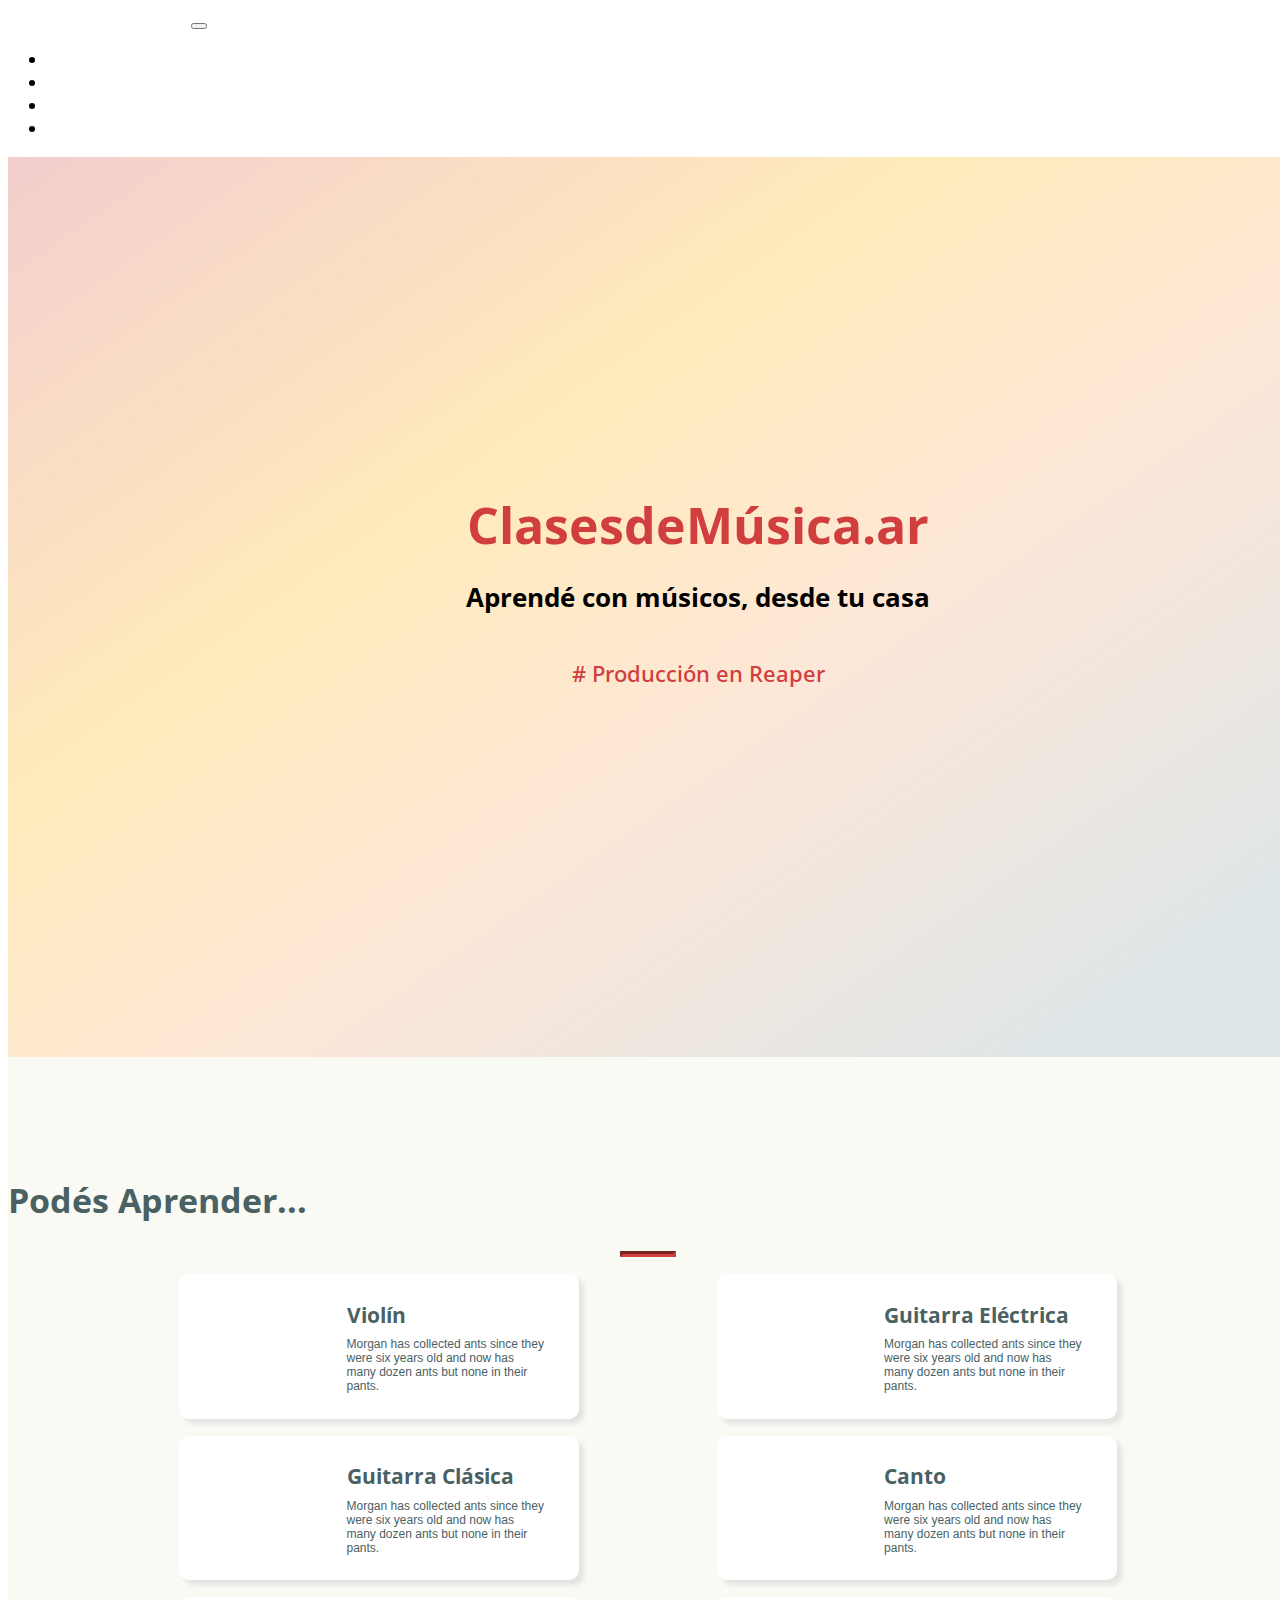
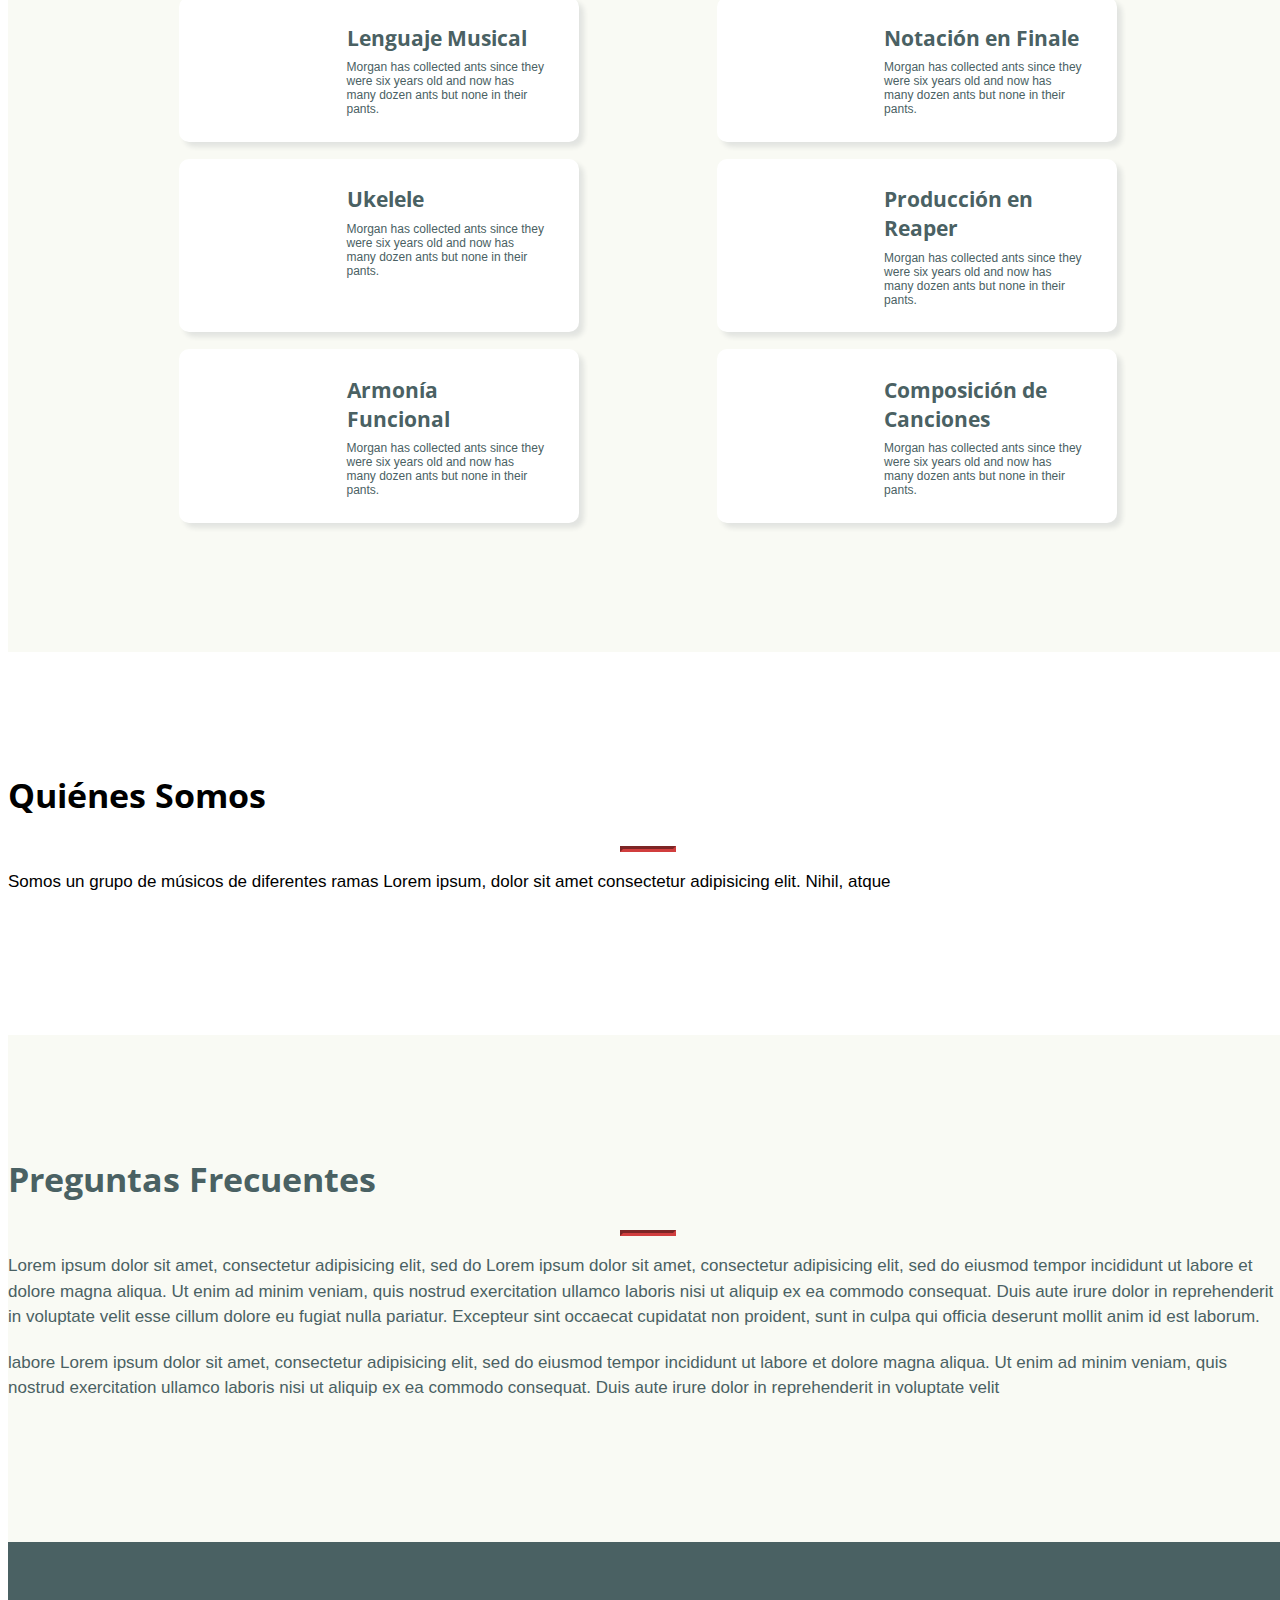
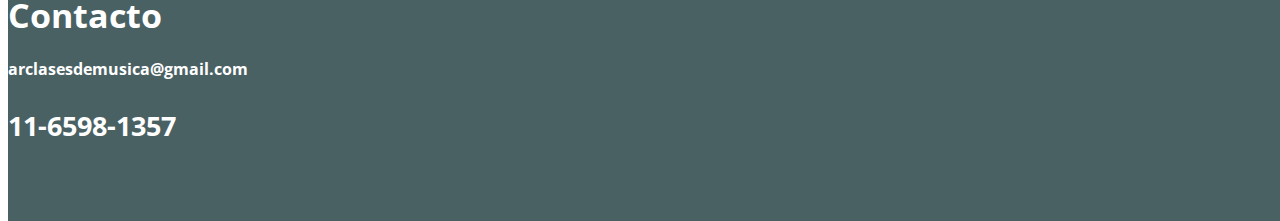
==== commit e941fb2c: "min fixes" ====
--- a/index.html
+++ b/index.html
@@ -256,7 +256,7 @@
       </div>
     </section>
     
-    <section class="bg-white" id="faq">
+    <section class="bg-theme-gray2" id="faq">
       <div class="container">
         <div class="row">
           <div class="col-lg-8 mx-auto text-center">
@@ -294,9 +294,9 @@
     </section>
 
 
+          <!--
     <section class="bg-theme-gray2 social" id="contact">
       <div class="container">
-          <!--
         <div class="row social">
           <div class="socialwrapper">
             <a href="#" target="_blank">
@@ -310,9 +310,9 @@
             </a>
           </div>
         </div>
+      </div>
+    </section>
           </div> -->
-      </div>
-    </section>
 
     <footer>
        <div class="call-to-action bg-theme-gray1">
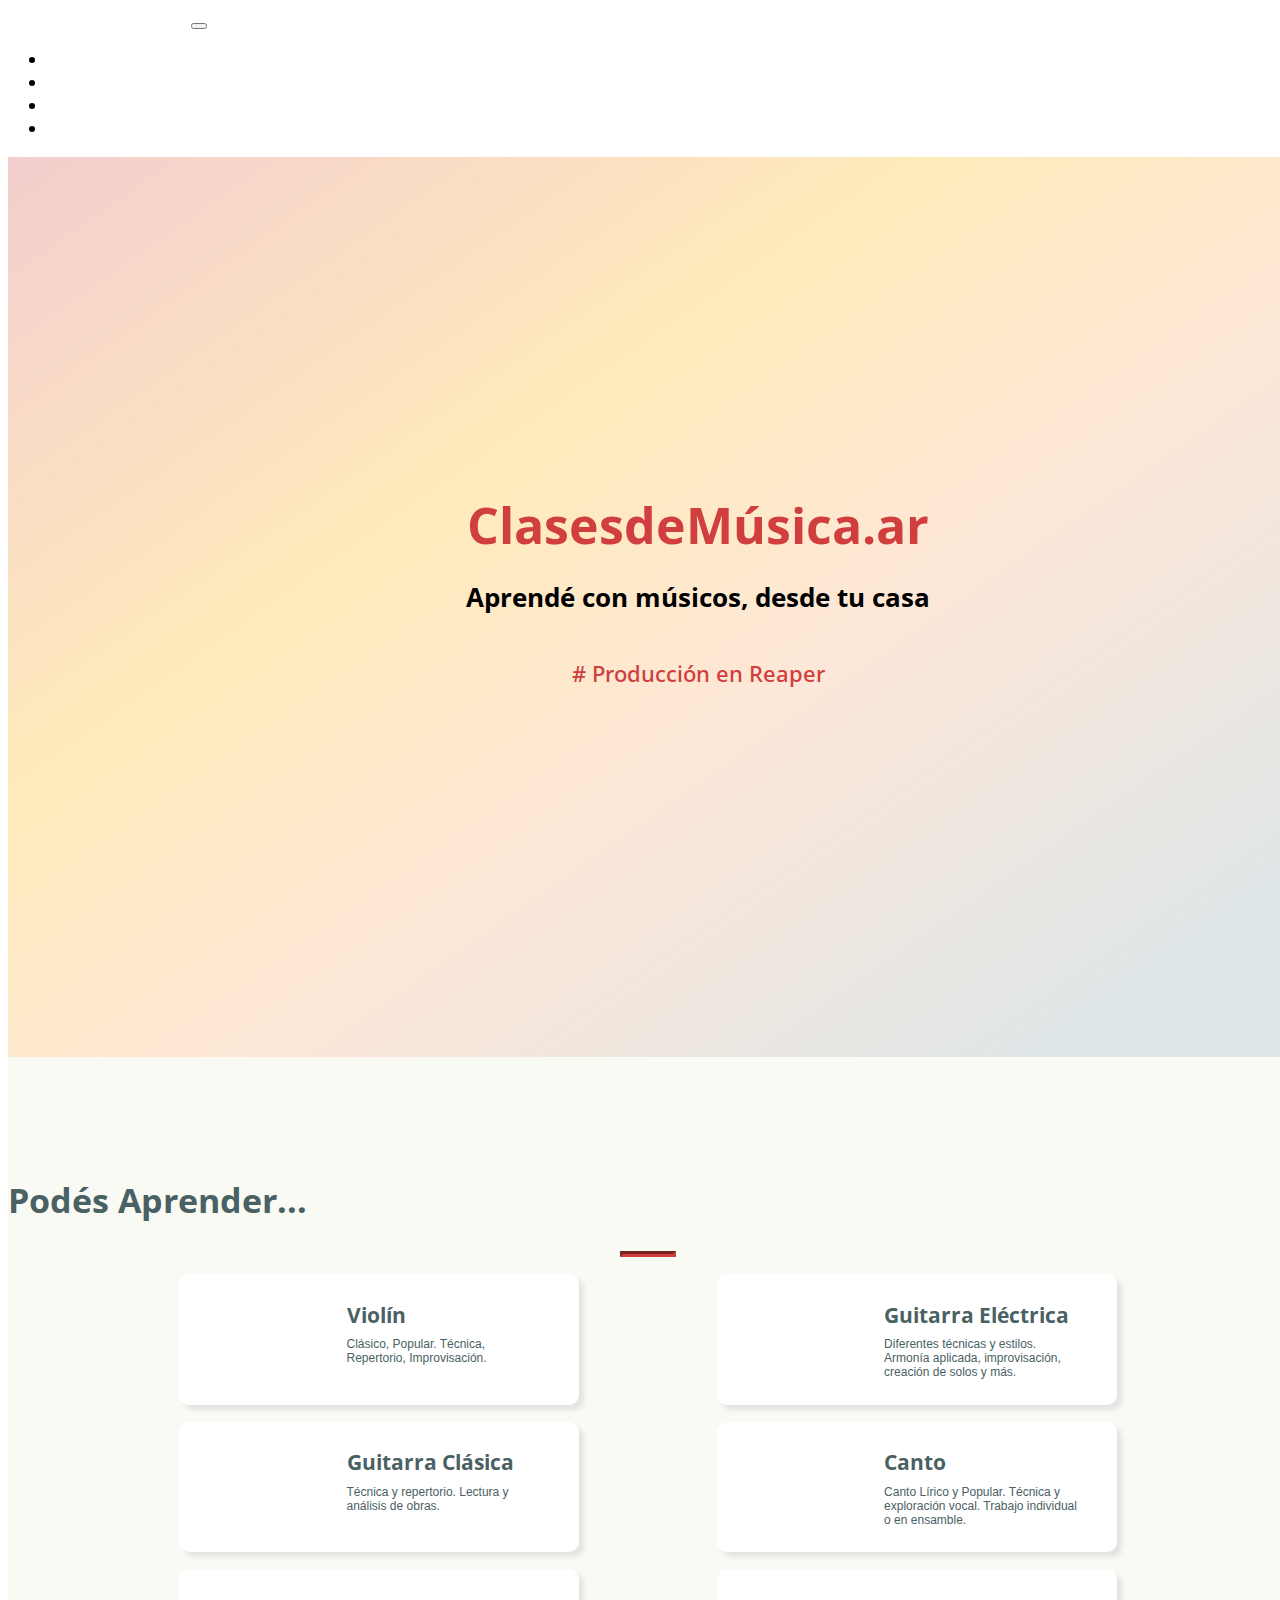
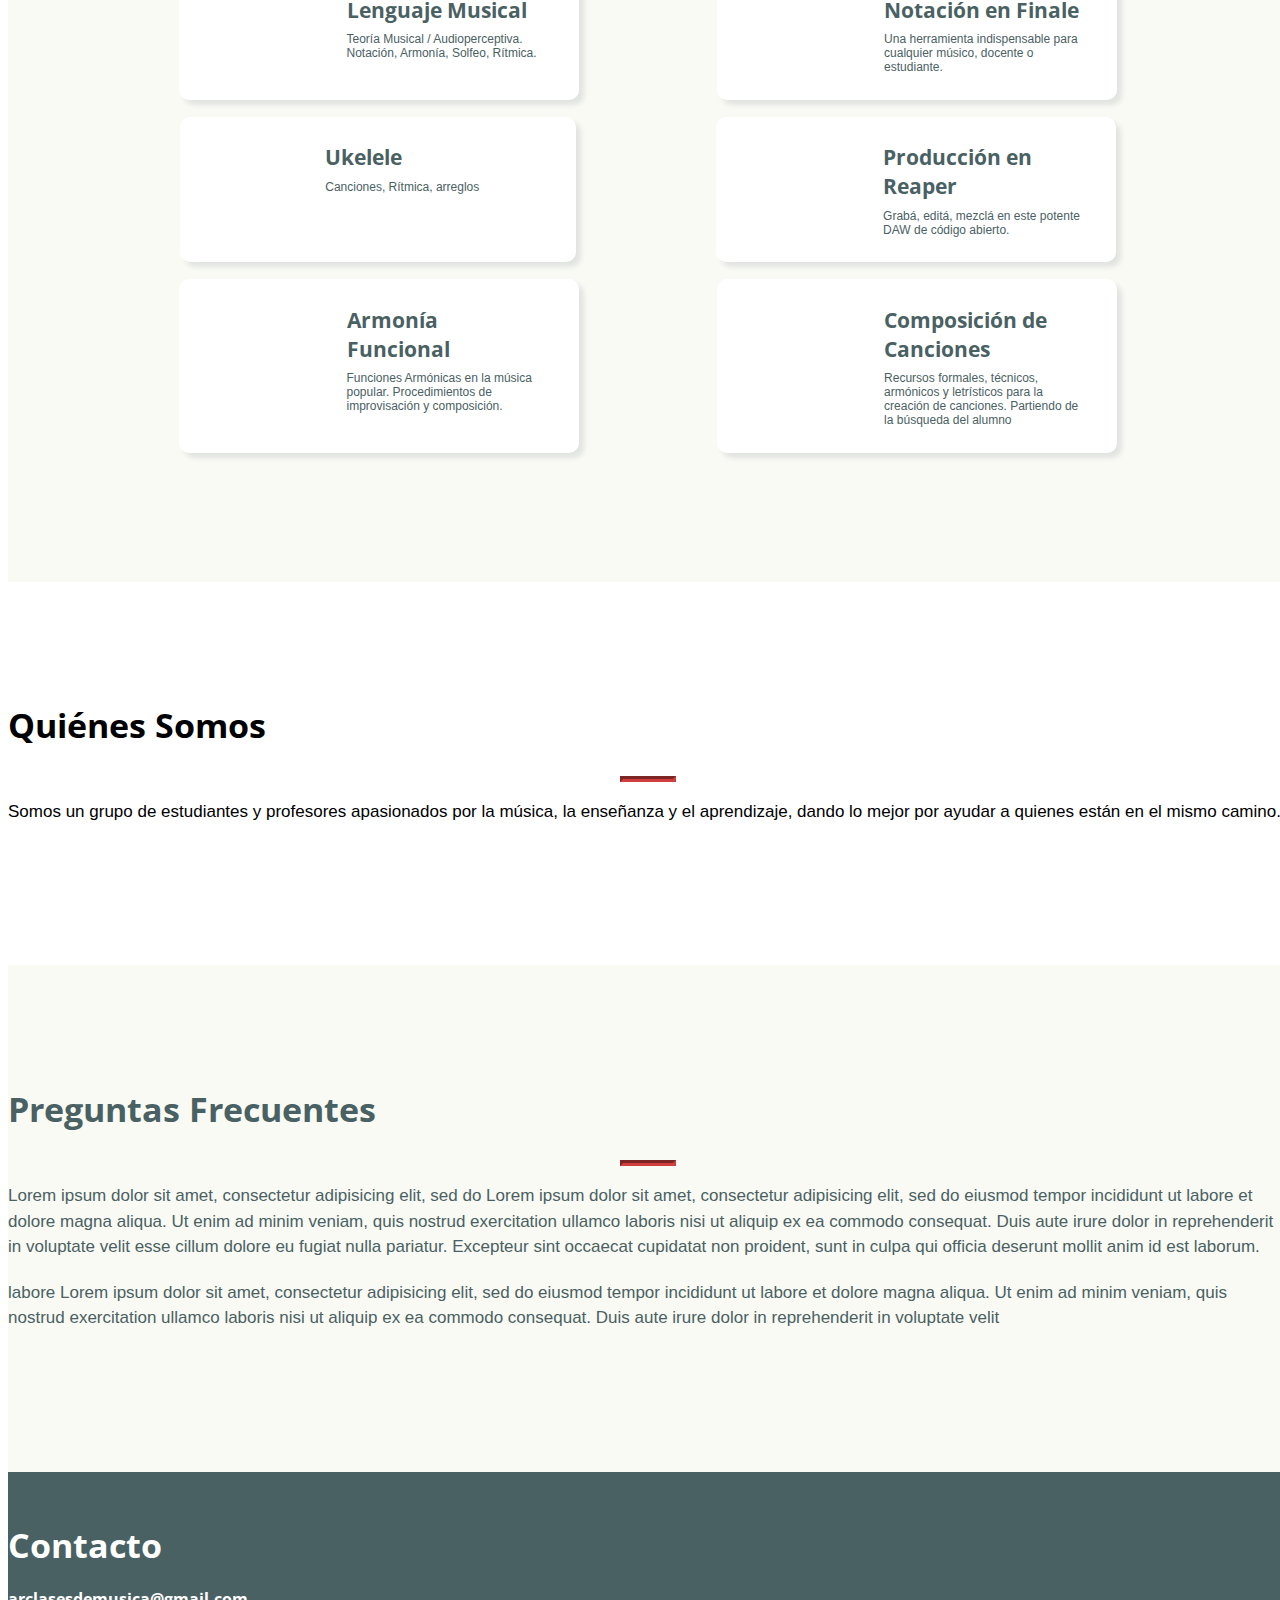
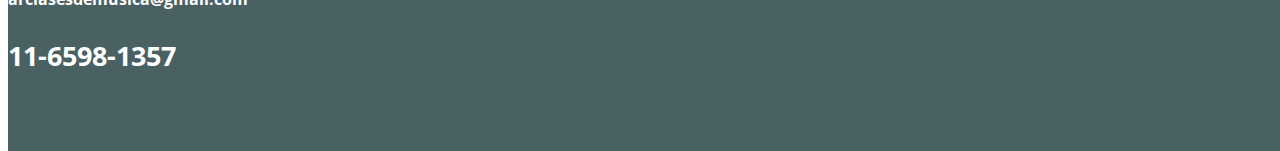
==== commit 71e9665e: "Quiénes somos" ====
--- a/index.html
+++ b/index.html
@@ -147,7 +147,7 @@
                 </div>
                 <div class="title-total">   
                   <h2>Violín</h2>
-                  <div class="desc">Morgan has collected ants since they were six years old and now has many dozen ants but none in their pants.</div>
+                  <div class="desc">Clásico, Popular. Técnica, Repertorio, Improvisación.</div>
                 </div>
               </div>
             </div>
@@ -157,7 +157,7 @@
                 </div>
                 <div class="title-total">   
                   <h2>Guitarra Eléctrica</h2>
-                  <div class="desc">Morgan has collected ants since they were six years old and now has many dozen ants but none in their pants.</div>
+                  <div class="desc">Diferentes técnicas y estilos. Armonía aplicada, improvisación, creación de solos y más.</div>
                 </div>
               </div>
             </div>
@@ -167,7 +167,7 @@
                 </div>
                 <div class="title-total">   
                   <h2>Guitarra Clásica</h2>
-                  <div class="desc">Morgan has collected ants since they were six years old and now has many dozen ants but none in their pants.</div>
+                  <div class="desc">Técnica y repertorio. Lectura y análisis de obras.</div>
                 </div>
               </div>
             </div>
@@ -177,7 +177,7 @@
                 </div>
                 <div class="title-total">   
                   <h2>Canto</h2>
-                  <div class="desc">Morgan has collected ants since they were six years old and now has many dozen ants but none in their pants.</div>
+                  <div class="desc">Canto Lírico y Popular. Técnica y exploración vocal. Trabajo individual o en ensamble.</div>
                 </div>
               </div>
             </div>
@@ -187,7 +187,7 @@
                 </div>
                 <div class="title-total">   
                   <h2>Lenguaje Musical</h2>
-                  <div class="desc">Morgan has collected ants since they were six years old and now has many dozen ants but none in their pants.</div>
+                  <div class="desc">Teoría Musical / Audioperceptiva. Notación, Armonía, Solfeo, Rítmica.</div>
                 </div>
               </div>
             </div>
@@ -197,7 +197,7 @@
                 </div>
                 <div class="title-total">   
                   <h2>Notación en Finale</h2>
-                  <div class="desc">Morgan has collected ants since they were six years old and now has many dozen ants but none in their pants.</div>
+                  <div class="desc">Una herramienta indispensable para cualquier músico, docente o estudiante.</div>
                 </div>
               </div>
             </div>
@@ -207,7 +207,7 @@
                 </div>
                 <div class="title-total">   
                   <h2>Ukelele</h2>
-                  <div class="desc">Morgan has collected ants since they were six years old and now has many dozen ants but none in their pants.</div>
+                  <div class="desc">Canciones, Rítmica, arreglos</div>
                 </div>
               </div>
             </div>
@@ -217,7 +217,7 @@
                 </div>
                 <div class="title-total">   
                   <h2>Producción en Reaper</h2>
-                  <div class="desc">Morgan has collected ants since they were six years old and now has many dozen ants but none in their pants.</div>
+                  <div class="desc">Grabá, editá, mezclá en este potente DAW de código abierto.</div>
                 </div>
               </div>
             </div>
@@ -227,7 +227,7 @@
                 </div>
                 <div class="title-total">   
                   <h2>Armonía Funcional</h2>
-                  <div class="desc">Morgan has collected ants since they were six years old and now has many dozen ants but none in their pants.</div>
+                  <div class="desc">Funciones Armónicas en la música popular. Procedimientos de improvisación y composición.</div>
                 </div>
               </div>
             </div>
@@ -237,7 +237,7 @@
                 </div>
                 <div class="title-total">   
                   <h2>Composición de Canciones</h2>
-                  <div class="desc">Morgan has collected ants since they were six years old and now has many dozen ants but none in their pants.</div>
+                  <div class="desc">Recursos formales, técnicos, armónicos y letrísticos para la creación de canciones. Partiendo de la búsqueda del alumno</div>
                 </div>
               </div>
             </div>
@@ -250,7 +250,7 @@
           <div class="col-lg-8 mx-auto text-center">
             <h2 class="section-heading">Quiénes Somos</h2>
             <hr class="primary">
-            <p>Somos un grupo de músicos de diferentes ramas Lorem ipsum, dolor sit amet consectetur adipisicing elit. Nihil, atque</p>
+            <p>Somos un grupo de estudiantes y profesores apasionados por la música, la enseñanza y el aprendizaje, dando lo mejor por ayudar a quienes están en el mismo camino.</p>
           </div>
         </div>
       </div>
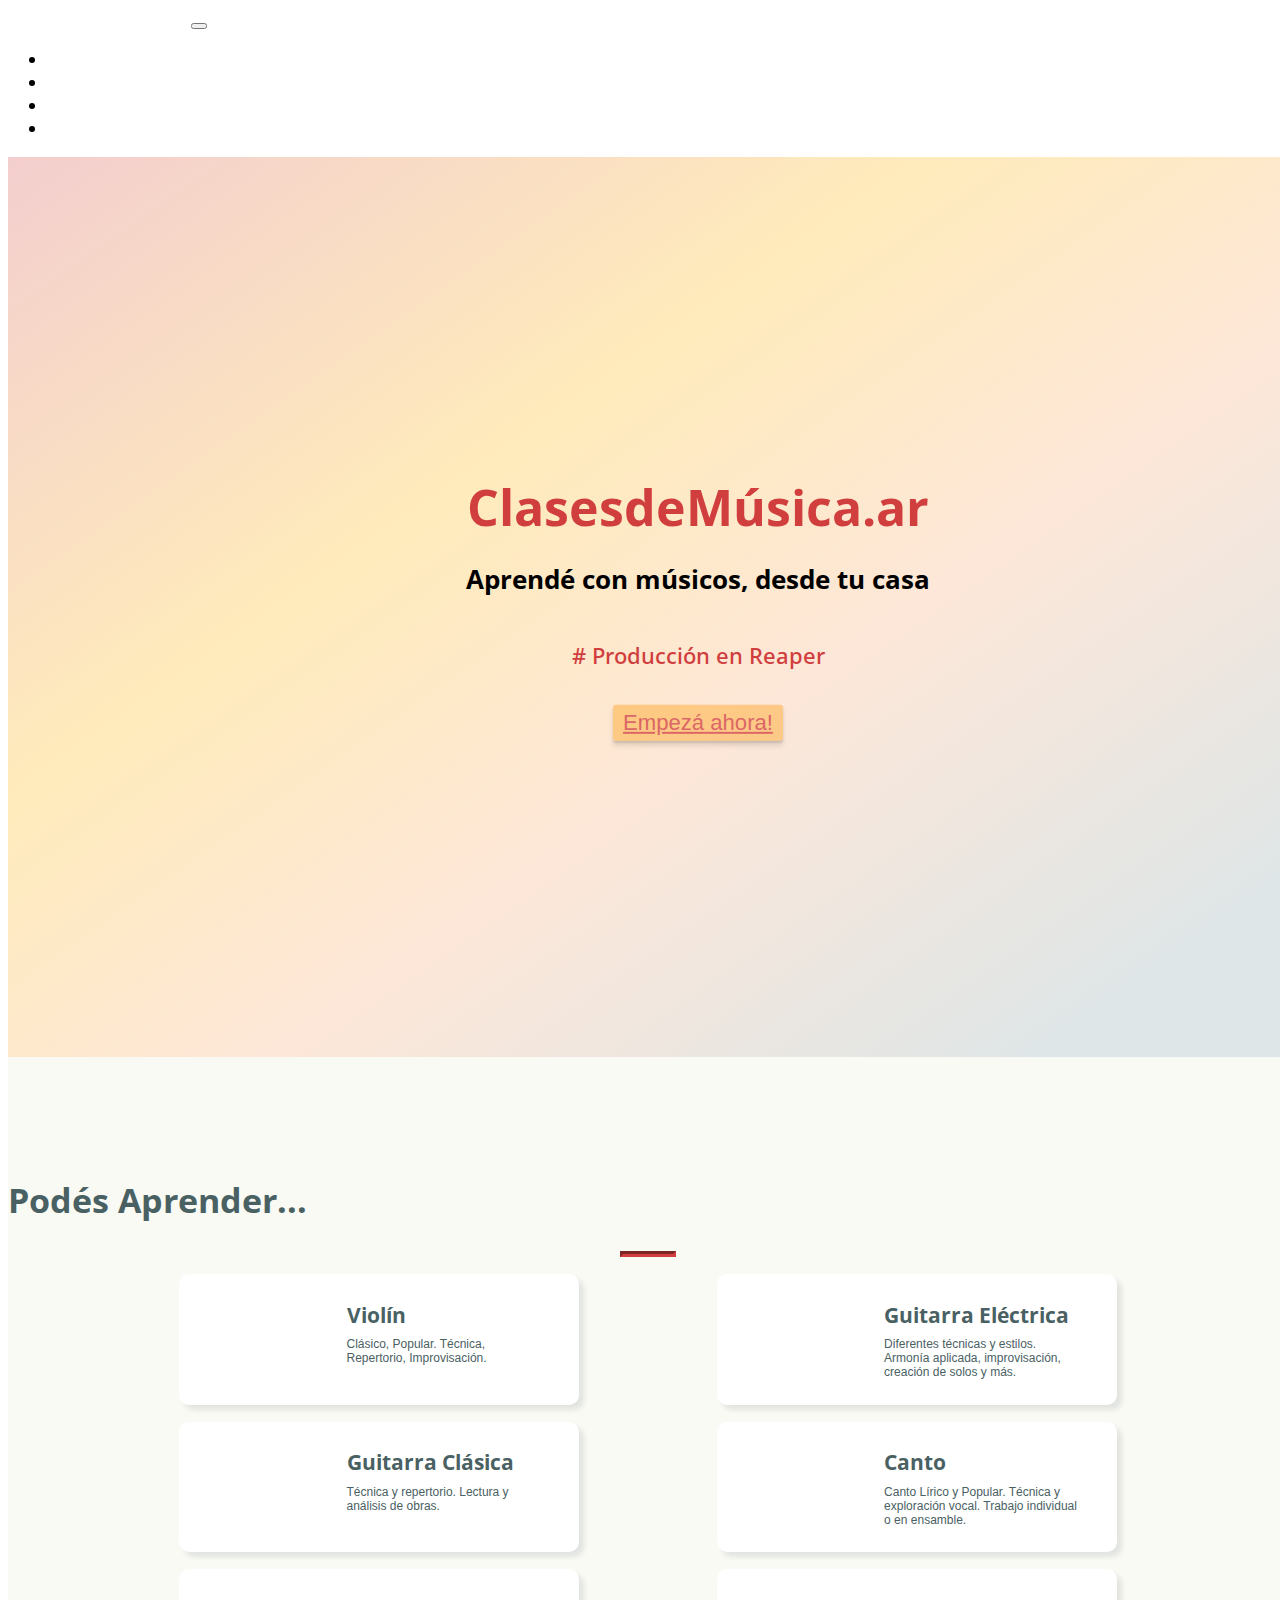
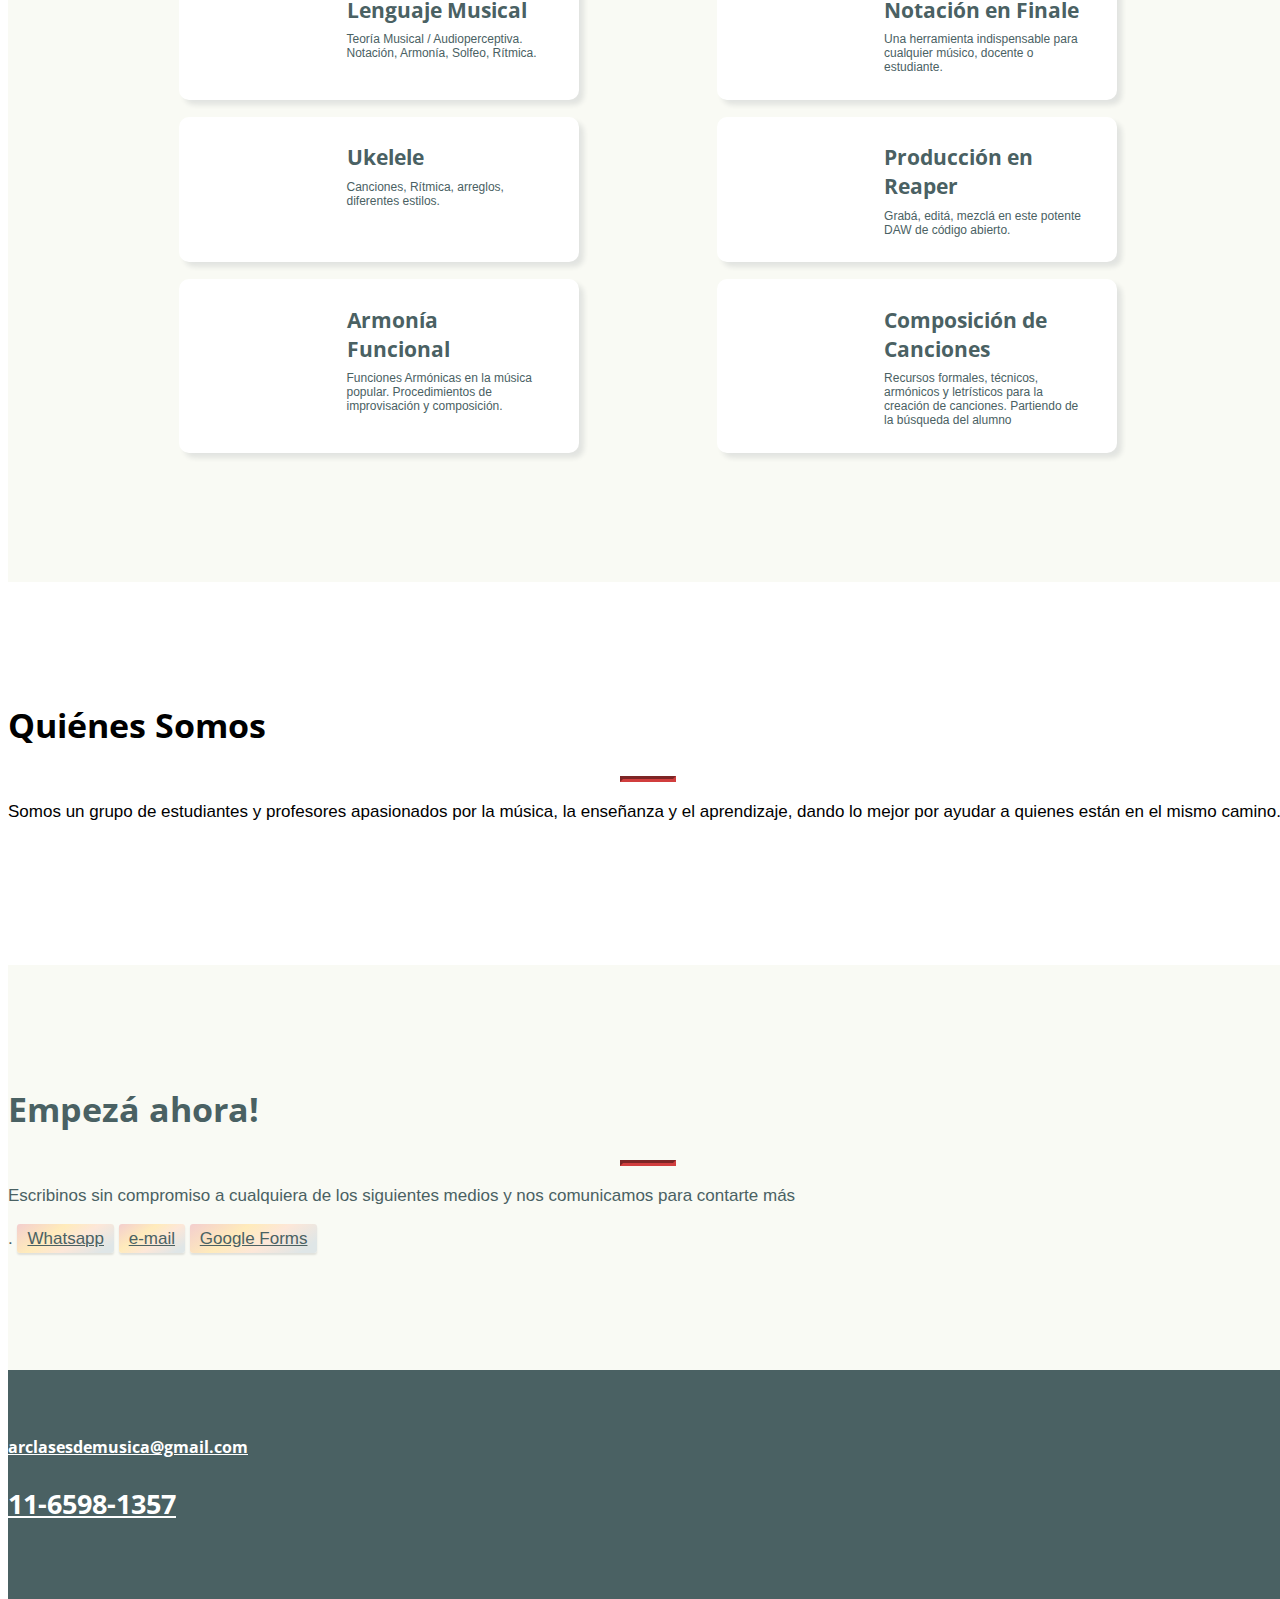
==== commit 051ae566: "Masthead fixes" ====
--- a/index.html
+++ b/index.html
@@ -24,7 +24,7 @@
     <meta property="og:url" content="http://clasesdemusica.ar/"/>
     <meta property="og:site_name" content="Clases de Música Ar"/>
     <meta property="og:description" content="Clases de instrumento, teoría musical, composición" />
-    <title>ClasesDeMúsica.ar | Aprendé con músicos</title>
+    <title>ClasesDeMúsica.ar | Aprendé con músicos desde casa</title>
 
     <link rel="apple-touch-icon" sizes="57x57" href="img/favicon/apple-icon-57x57.png">
     <link rel="apple-touch-icon" sizes="60x60" href="img/favicon/apple-icon-60x60.png">
@@ -96,7 +96,7 @@
               <a class="nav-link js-scroll-trigger" href="#quienessomos">Quiénes Somos</a>
             </li>
             <li class="nav-item">
-              <a class="nav-link js-scroll-trigger" href="#faq">Preguntas Frecuentas</a>
+              <a class="nav-link js-scroll-trigger" href="#empezar">Empezá ahora!</a>
             </li>
           </ul>
         </div>
@@ -125,6 +125,9 @@
               </ul>
             </div>  
           </h3>
+          <div class="cta-wrapper">         
+              <a class="cta js-scroll-trigger" href="#empezar">Empezá ahora!</a>
+          </div>
         </div>
       </div>
     </header>
@@ -207,7 +210,7 @@
                 </div>
                 <div class="title-total">   
                   <h2>Ukelele</h2>
-                  <div class="desc">Canciones, Rítmica, arreglos</div>
+                  <div class="desc">Canciones, Rítmica, arreglos, diferentes estilos.</div>
                 </div>
               </div>
             </div>
@@ -256,21 +259,16 @@
       </div>
     </section>
     
-    <section class="bg-theme-gray2" id="faq">
-      <div class="container">
-        <div class="row">
+    <section class="bg-theme-gray2" id="empezar">
+      <div class="container">
+        <div class="row text-center">
           <div class="col-lg-8 mx-auto text-center">
-            <h2 class="section-heading">Preguntas Frecuentes</h2>
+            <h2 class="section-heading">Empezá ahora!</h2>
             <hr class="primary">
-            <p>Lorem ipsum dolor sit amet, consectetur adipisicing elit, sed do  Lorem ipsum dolor sit amet, consectetur adipisicing elit, sed do eiusmod tempor incididunt ut labore et dolore magna aliqua. Ut enim ad minim veniam,
-            quis nostrud exercitation ullamco laboris nisi ut aliquip ex ea commodo
-            consequat. Duis aute irure dolor in reprehenderit in voluptate velit esse
-            cillum dolore eu fugiat nulla pariatur. Excepteur sint occaecat cupidatat non
-            proident, sunt in culpa qui officia deserunt mollit anim id est laborum.</p>
-            <p>labore Lorem ipsum dolor sit amet, consectetur adipisicing elit, sed do eiusmod
-            tempor incididunt ut labore et dolore magna aliqua. Ut enim ad minim veniam,
-            quis nostrud exercitation ullamco laboris nisi ut aliquip ex ea commodo
-            consequat. Duis aute irure dolor in reprehenderit in voluptate velit</p>
+            <p>Escribinos sin compromiso a cualquiera de los siguientes medios y nos comunicamos para contarte más</p>.
+            <a href="https://wa.me/541165981357?text=Buenas!,%20quisiera%20m%C3%A1s%20info%20sobre%20las%20clases%20de..." target="_blank" class="button"><i class="fa fa-whatsapp"></i> Whatsapp</a>
+            <a href="mailto:arclasesdemusica@gmail.com?subject=Quiero%20info%20Sobre%20las%20clases!&body=Buenas,%20mi%20nombre%20es%20&#9829;&#9829;&#9829;%20y%20estoy%20interesado%20en%20las%20clases%20de%20&#9829;&#9829;&#9829;." target="_blank" class="button"><i class="fa fa-envelope"></i> e-mail</a>
+            <a href="https://docs.google.com/forms/d/e/1FAIpQLSex7W6AUVWIRhsCzYBh4nNDsRFJHWk4pH6QSPwgNVv_hx7LyA/viewform?usp=sf_link" target="_blank" class="button"><i class="fa fa-google"></i> Google Forms</a>
             
             <!--
             <div class="test">
@@ -317,9 +315,9 @@
     <footer>
        <div class="call-to-action bg-theme-gray1">
         <div class="container text-right">
-          <h2>Contacto</h2>
-          <h3>arclasesdemusica@gmail.com</h3>
-          <h3 class="phonenumber">11-6598-1357</h3>
+          <!--<h2>Contacto</h2>-->
+          <a href="mailto:arclasesdemusica@gmail.com?subject=Quiero%20info%20Sobre%20las%20clases!&body=Buenas,%20mi%20nombre%20es%20&#9829;&#9829;&#9829;%20y%20estoy%20interesado%20en%20las%20clases%20de%20&#9829;&#9829;&#9829;." target="_blank"><h3><i class="fa fa-envelope"></i> arclasesdemusica@gmail.com</h3></a>
+          <a href="https://wa.me/541165981357?text=Buenas!,%20quisiera%20m%C3%A1s%20info%20sobre%20las%20clases%20de..." target="_blank"><h3 class="phonenumber"><i class="fa fa-whatsapp"></i> 11-6598-1357</h3></a>
         </div>
       </div>
     </footer>
--- a/css/creative.css
+++ b/css/creative.css
@@ -387,28 +387,7 @@
   background: #fad2d3;
   background: -webkit-linear-gradient(305deg, #f3cece 0%, #ffebbb 36%, #fde7d8 60%, #dfe6e7 90%);
   background: -o-linear-gradient(305deg, #f3cece 0%, #ffebbb 36%, #fde7d8 60%, #dfe6e7 90%);
-  background: linear-gradient(145deg, #f3cece 0%, #ffebbb 36%, #fde7d8 60%, #dfe6e7 90%);
-  -webkit-animation: filter-animation 3s infinite;
-  animation: filter-animation 3s infinite; }
-
-@-webkit-keyframes filter-animation {
-  0% {
-    -webkit-filter: hue-rotate(0deg); }
-  50% {
-    -webkit-filter: hue-rotate(18deg); }
-  100% {
-    -webkit-filter: hue-rotate(0deg); } }
-
-@keyframes filter-animation {
-  0% {
-    -webkit-filter: hue-rotate(0deg);
-    filter: hue-rotate(0deg); }
-  50% {
-    -webkit-filter: hue-rotate(18deg);
-    filter: hue-rotate(18deg); }
-  100% {
-    -webkit-filter: hue-rotate(0deg);
-    filter: hue-rotate(0deg); } }
+  background: linear-gradient(145deg, #f3cece 0%, #ffebbb 36%, #fde7d8 60%, #dfe6e7 90%); }
   header.masthead .header-content {
     position: relative;
     width: 100%;
@@ -461,6 +440,44 @@
     header.masthead .header-content .header-content-inner .bg-text {
       background-color: rgba(0, 0, 0, 0.57);
       padding: 0 5px 0 5px; }
+    header.masthead .header-content .cta-wrapper {
+      display: -webkit-box;
+      display: -ms-flexbox;
+      display: flex;
+      -webkit-box-pack: center;
+      -ms-flex-pack: center;
+      justify-content: center; }
+    header.masthead .header-content .cta {
+      border-radius: 3px;
+      color: #db6767;
+      font-weight: 0;
+      border: 0px;
+      padding: 5px 10px;
+      background: #ff980061;
+      -webkit-box-shadow: 0 2px 2px 0 rgba(0, 0, 0, 0.1), 0 5px 5px 0 rgba(0, 0, 0, 0.1);
+      box-shadow: 0 2px 2px 0 rgba(0, 0, 0, 0.1), 0 5px 5px 0 rgba(0, 0, 0, 0.1); }
+      header.masthead .header-content .cta:hover {
+        -webkit-box-shadow: 0 2px 2px 0 rgba(0, 0, 0, 0.24), 0 5px 5px 0 rgba(0, 0, 0, 0.19);
+        box-shadow: 0 2px 2px 0 rgba(0, 0, 0, 0.24), 0 5px 5px 0 rgba(0, 0, 0, 0.19);
+        text-decoration: none; }
+      @media (max-width: 500px) {
+        header.masthead .header-content .cta {
+          font-size: 1rem; } }
+      @media (min-width: 361px) and (max-width: 480px) {
+        header.masthead .header-content .cta {
+          font-size: 1.2rem; } }
+      @media (min-width: 361px) and (max-width: 690px) {
+        header.masthead .header-content .cta {
+          font-size: 1.2rem; } }
+      @media (min-width: 691px) and (max-width: 767px) {
+        header.masthead .header-content .cta {
+          font-size: 1.3rem; } }
+      @media (min-width: 768px) and (max-width: 991px) {
+        header.masthead .header-content .cta {
+          font-size: 1.3rem; } }
+      @media (min-width: 992px) {
+        header.masthead .header-content .cta {
+          font-size: 1.3rem; } }
   @media (min-width: 768px) {
     header.masthead {
       height: 100%;
@@ -539,8 +556,8 @@
           font-size: 1.3rem; } }
 
 .flip {
-  -webkit-animation: flip 19s cubic-bezier(0.23, 1, 0.32, 1.2) infinite;
-  animation: flip 19s cubic-bezier(0.23, 1, 0.32, 1.2) infinite; }
+  -webkit-animation: flip 25s cubic-bezier(0.23, 1, 0.32, 1.2) infinite;
+  animation: flip 25s cubic-bezier(0.23, 1, 0.32, 1.2) infinite; }
 
 @-webkit-keyframes flip {
   0% {
@@ -731,28 +748,34 @@
   background-size: cover; }
 
 section#cursos .portada-guitarra-clasica {
-  background-image: url("https://s1.eestatic.com/2019/01/18/como/Instrumentos_musicales-Aprendizaje-Como_hacer_369474293_112601571_1024x576.jpg"); }
+  background-image: url(" ../img/thumbs/clases-de-guitarra-clasica.png"); }
+
+section#cursos .portada-guitarra-electrica {
+  background-image: url("../img/thumbs/clases-de-guitarra-clasica-electrica.png"); }
 
 section#cursos .portada-violin {
-  background-image: url("https://www.superprof.com.ar/blog/wp-content/uploads/2017/11/grupos-violin.jpg"); }
+  background-image: url("../img/thumbs/clases-de-violin.png"); }
 
 section#cursos .portada-canto {
-  background-image: url("https://digitaldefynd.com/wp-content/uploads/2019/09/best-singing-course-class-certification-training-online.jpg"); }
+  background-image: url("../img/thumbs/clases-de-canto.png"); }
 
 section#cursos .portada-lenguaje {
-  background-image: url("https://cdn.britannica.com/s:900x675/25/193725-131-436D7C6C/sheet-music.jpg"); }
+  background-image: url("../img/thumbs/clases-de-lenguaje-musical.png"); }
 
 section#cursos .portada-armonia-funcional {
-  background-image: url("https://www.musicshopeurope.com/content/files/images/ProductImages/medium/hl00240221_6.jpg"); }
+  background-image: url("../img/thumbs/clases-de-armonia-funcional.png"); }
 
 section#cursos .portada-finale {
-  background-image: url("https://1.bp.blogspot.com/-rcOWnbvTgFs/XmQPYPtfRlI/AAAAAAAADvc/lbINUqjIw7IQ3pN3ovzuJMl7dJZPMpJtgCLcBGAsYHQ/s1600/uytrew.jpg"); }
+  background-image: url("../img/thumbs/clases-de-notacion-en-finale.png"); }
 
 section#cursos .portada-reaper {
-  background-image: url("https://www.reaper.fm/v6img/ss_persp_v63.jpg"); }
+  background-image: url("../img/thumbs/clases-de-reaper.png"); }
 
 section#cursos .portada-composicion-canciones {
-  background-image: url("https://www.guitarexcellence.co.za/wp-content/uploads/2017/05/songwriting.jpg"); }
+  background-image: url("../img/thumbs/clases-de-composicion-de-canciones.png"); }
+
+section#cursos .portada-ukelele {
+  background-image: url("../img/thumbs/clases-de-ukelele.png"); }
 
 section#cursos button {
   border: none;
@@ -910,6 +933,21 @@
       min-width: 4em;
       font-size: 0.8em; } }
 
+section#empezar .button {
+  border-radius: 3px;
+  color: #4a6163;
+  border: 0px;
+  padding: 5px 10px;
+  background: -webkit-linear-gradient(305deg, #f3cece 0%, #ffebbb 36%, #fde7d8 60%, #dfe6e7 90%);
+  background: -o-linear-gradient(305deg, #f3cece 0%, #ffebbb 36%, #fde7d8 60%, #dfe6e7 90%);
+  background: linear-gradient(145deg, #f3cece 0%, #ffebbb 36%, #fde7d8 60%, #dfe6e7 90%);
+  -webkit-box-shadow: 0 2px 2px 0 rgba(0, 0, 0, 0.1);
+  box-shadow: 0 2px 2px 0 rgba(0, 0, 0, 0.1); }
+  section#empezar .button:hover {
+    -webkit-box-shadow: 0 2px 2px 0 rgba(0, 0, 0, 0.24), 0 5px 5px 0 rgba(0, 0, 0, 0.19);
+    box-shadow: 0 2px 2px 0 rgba(0, 0, 0, 0.24), 0 5px 5px 0 rgba(0, 0, 0, 0.19);
+    text-decoration: none; }
+
 footer {
   font-size: 0.8rem; }
   footer h3.phonenumber {
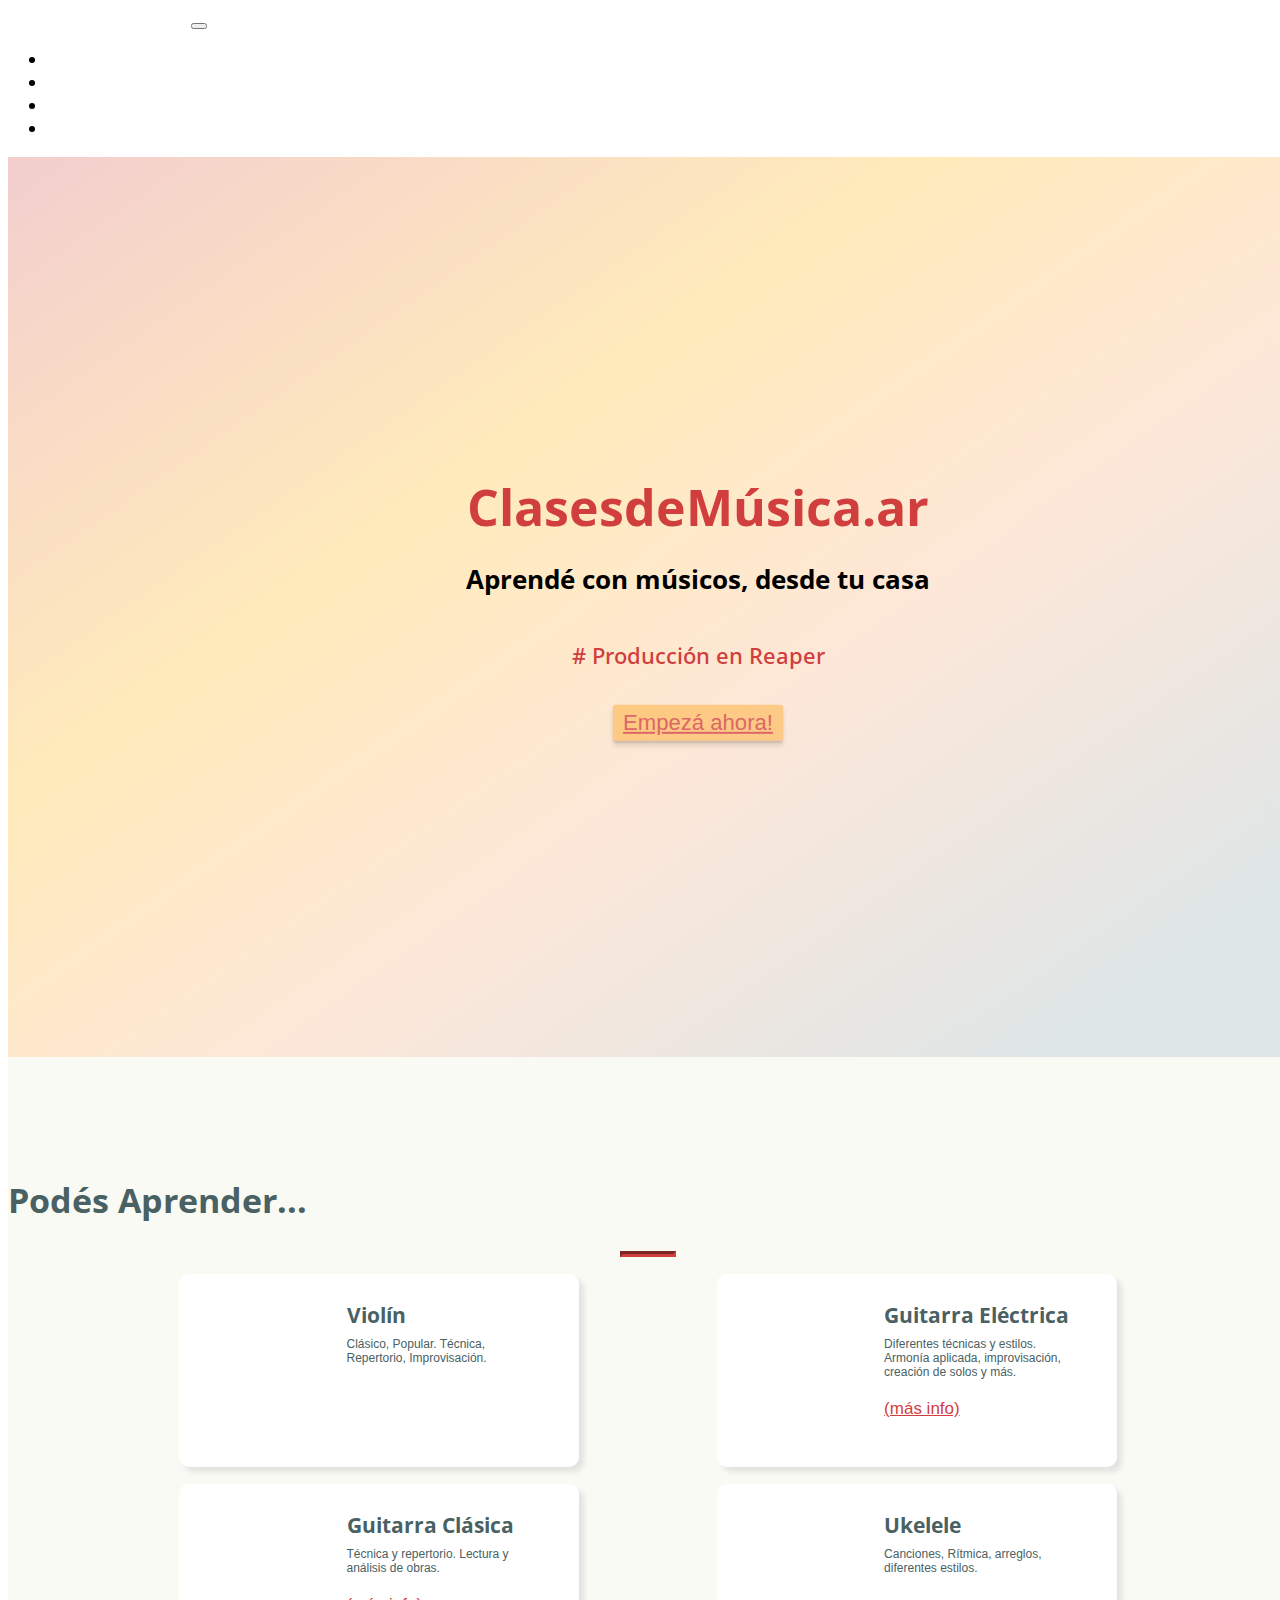
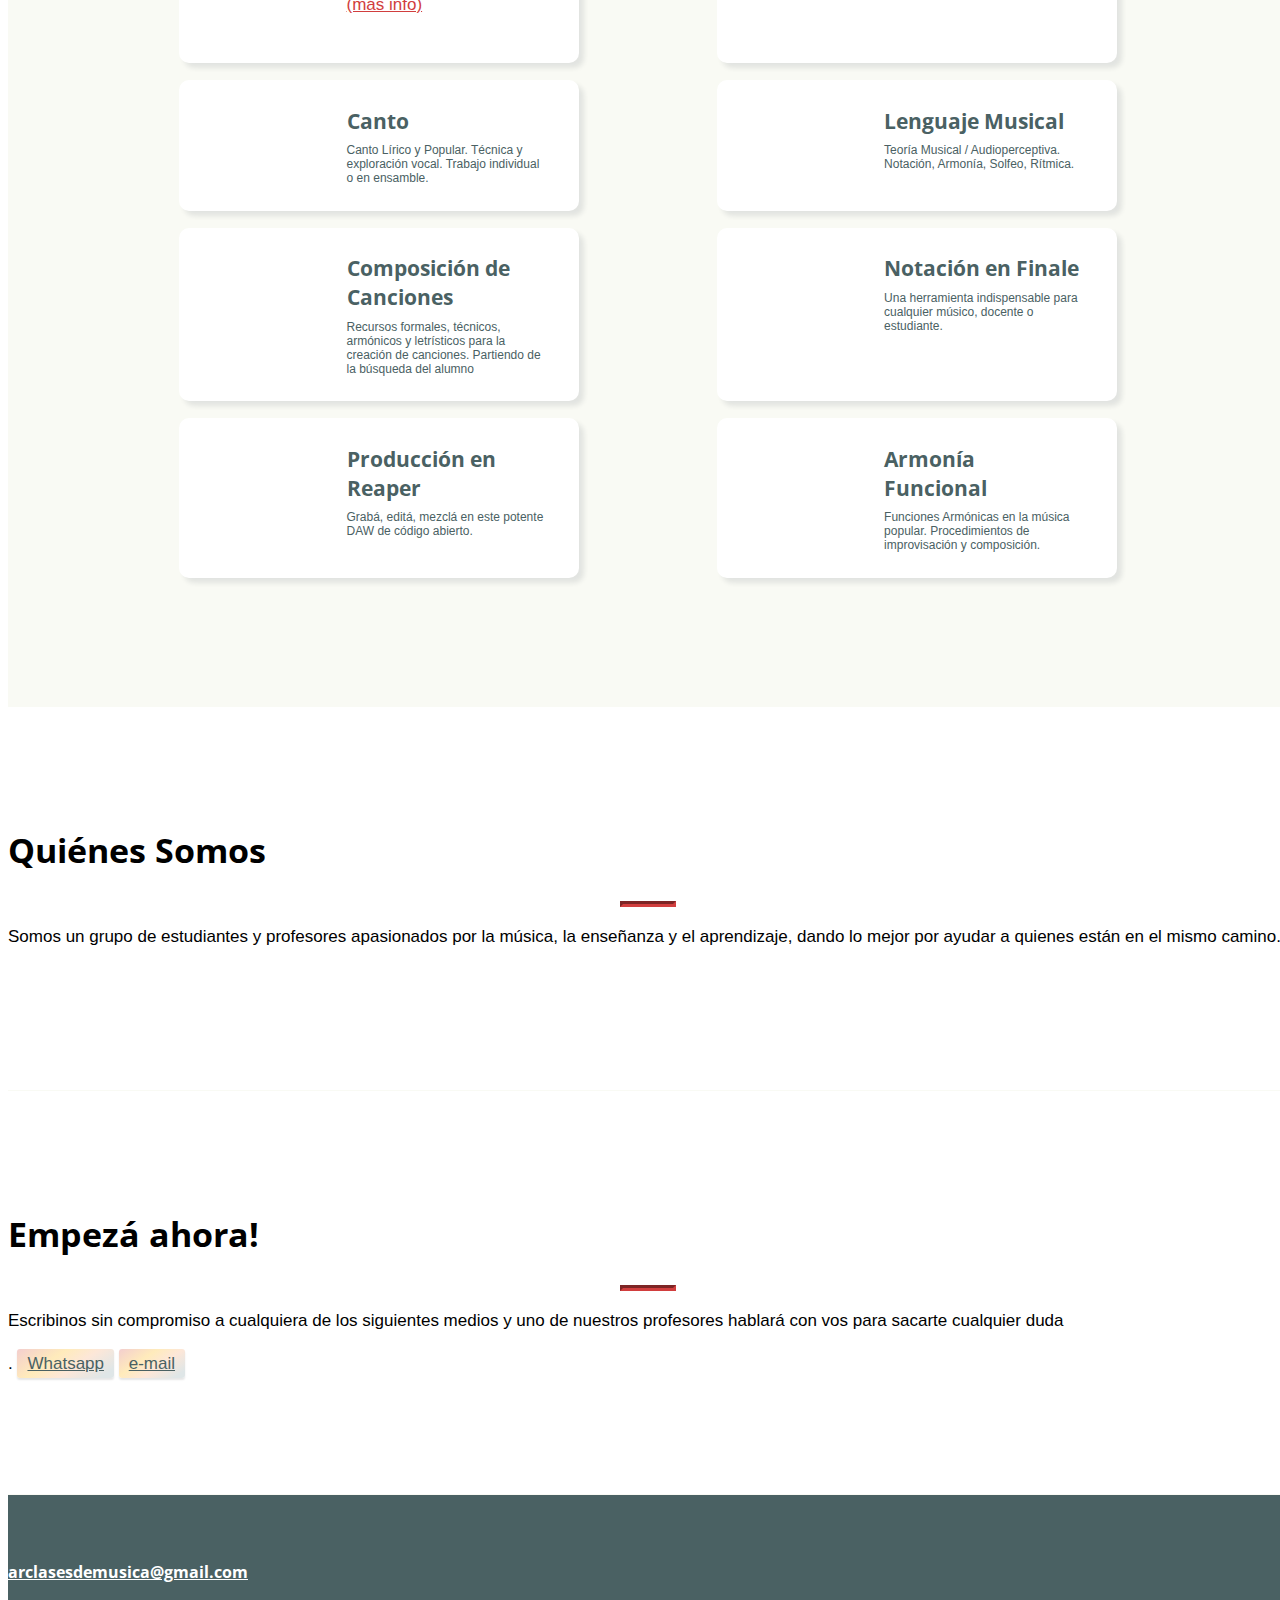
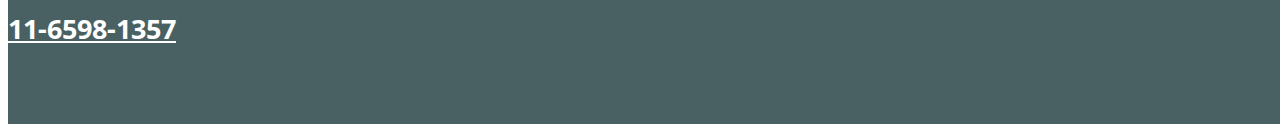
==== commit d08dc682: "oculté botón Googleforms" ====
--- a/index.html
+++ b/index.html
@@ -76,7 +76,6 @@
   </head>
 
   <body id="page-top">
-
     <!-- Navigation -->
     <nav class="navbar navbar-expand-lg navbar-light fixed-top" id="mainNav">
       <div class="container">
@@ -160,7 +159,10 @@
                 </div>
                 <div class="title-total">   
                   <h2>Guitarra Eléctrica</h2>
-                  <div class="desc">Diferentes técnicas y estilos. Armonía aplicada, improvisación, creación de solos y más.</div>
+                  <div class="desc">Diferentes técnicas y estilos. Armonía aplicada, improvisación, creación de solos y más.
+                  <br />
+                  <a href="guitarra/index.html"><p>(más info)</p></a>
+                  </div>
                 </div>
               </div>
             </div>
@@ -170,7 +172,19 @@
                 </div>
                 <div class="title-total">   
                   <h2>Guitarra Clásica</h2>
-                  <div class="desc">Técnica y repertorio. Lectura y análisis de obras.</div>
+                  <div class="desc">Técnica y repertorio. Lectura y análisis de obras.
+                  <br />
+                  <a href="guitarra/index.html"><p>(más info)</p></a></div>
+                </div>
+              </div>
+            </div>
+            <div class="card">
+              <div class="card-text">
+                <div class="portada portada-ukelele">   
+                </div>
+                <div class="title-total">   
+                  <h2>Ukelele</h2>
+                  <div class="desc">Canciones, Rítmica, arreglos, diferentes estilos.</div>
                 </div>
               </div>
             </div>
@@ -196,6 +210,16 @@
             </div>
             <div class="card">
               <div class="card-text">
+                <div class="portada portada-composicion-canciones">
+                </div>
+                <div class="title-total">   
+                  <h2>Composición de Canciones</h2>
+                  <div class="desc">Recursos formales, técnicos, armónicos y letrísticos para la creación de canciones. Partiendo de la búsqueda del alumno</div>
+                </div>
+              </div>
+            </div>
+            <div class="card">
+              <div class="card-text">
                 <div class="portada portada-finale">   
                 </div>
                 <div class="title-total">   
@@ -206,16 +230,6 @@
             </div>
             <div class="card">
               <div class="card-text">
-                <div class="portada portada-ukelele">   
-                </div>
-                <div class="title-total">   
-                  <h2>Ukelele</h2>
-                  <div class="desc">Canciones, Rítmica, arreglos, diferentes estilos.</div>
-                </div>
-              </div>
-            </div>
-            <div class="card">
-              <div class="card-text">
                 <div class="portada portada-reaper">   
                 </div>
                 <div class="title-total">   
@@ -231,16 +245,6 @@
                 <div class="title-total">   
                   <h2>Armonía Funcional</h2>
                   <div class="desc">Funciones Armónicas en la música popular. Procedimientos de improvisación y composición.</div>
-                </div>
-              </div>
-            </div>
-            <div class="card">
-              <div class="card-text">
-                <div class="portada portada-composicion-canciones">
-                </div>
-                <div class="title-total">   
-                  <h2>Composición de Canciones</h2>
-                  <div class="desc">Recursos formales, técnicos, armónicos y letrísticos para la creación de canciones. Partiendo de la búsqueda del alumno</div>
                 </div>
               </div>
             </div>
@@ -259,17 +263,18 @@
       </div>
     </section>
     
-    <section class="bg-theme-gray2" id="empezar">
+    <section class="#" id="empezar">
       <div class="container">
         <div class="row text-center">
           <div class="col-lg-8 mx-auto text-center">
             <h2 class="section-heading">Empezá ahora!</h2>
             <hr class="primary">
-            <p>Escribinos sin compromiso a cualquiera de los siguientes medios y nos comunicamos para contarte más</p>.
+            <p>Escribinos sin compromiso a cualquiera de los siguientes medios y uno de nuestros profesores hablará con vos para sacarte cualquier duda</p>.
             <a href="https://wa.me/541165981357?text=Buenas!,%20quisiera%20m%C3%A1s%20info%20sobre%20las%20clases%20de..." target="_blank" class="button"><i class="fa fa-whatsapp"></i> Whatsapp</a>
             <a href="mailto:arclasesdemusica@gmail.com?subject=Quiero%20info%20Sobre%20las%20clases!&body=Buenas,%20mi%20nombre%20es%20&#9829;&#9829;&#9829;%20y%20estoy%20interesado%20en%20las%20clases%20de%20&#9829;&#9829;&#9829;." target="_blank" class="button"><i class="fa fa-envelope"></i> e-mail</a>
+            <!--
             <a href="https://docs.google.com/forms/d/e/1FAIpQLSex7W6AUVWIRhsCzYBh4nNDsRFJHWk4pH6QSPwgNVv_hx7LyA/viewform?usp=sf_link" target="_blank" class="button"><i class="fa fa-google"></i> Google Forms</a>
-            
+            -->
             <!--
             <div class="test">
               <div class="circle bg-primary">1</div>
@@ -292,25 +297,6 @@
     </section>
 
 
-          <!--
-    <section class="bg-theme-gray2 social" id="contact">
-      <div class="container">
-        <div class="row social">
-          <div class="socialwrapper">
-            <a href="#" target="_blank">
-              <i class="fa fa-facebook fa-3x sr-contact"></i>
-              <p>Facebook</p>
-            </a>
-          <div class="socialwrapper">
-            <a href="https://www.instagram.com/clasesdemusica.ar/" target="_blank">
-              <i class="fa fa-instagram fa-3x sr-contact"></i>
-              <p>Instagram</p>
-            </a>
-          </div>
-        </div>
-      </div>
-    </section>
-          </div> -->
 
     <footer>
        <div class="call-to-action bg-theme-gray1">
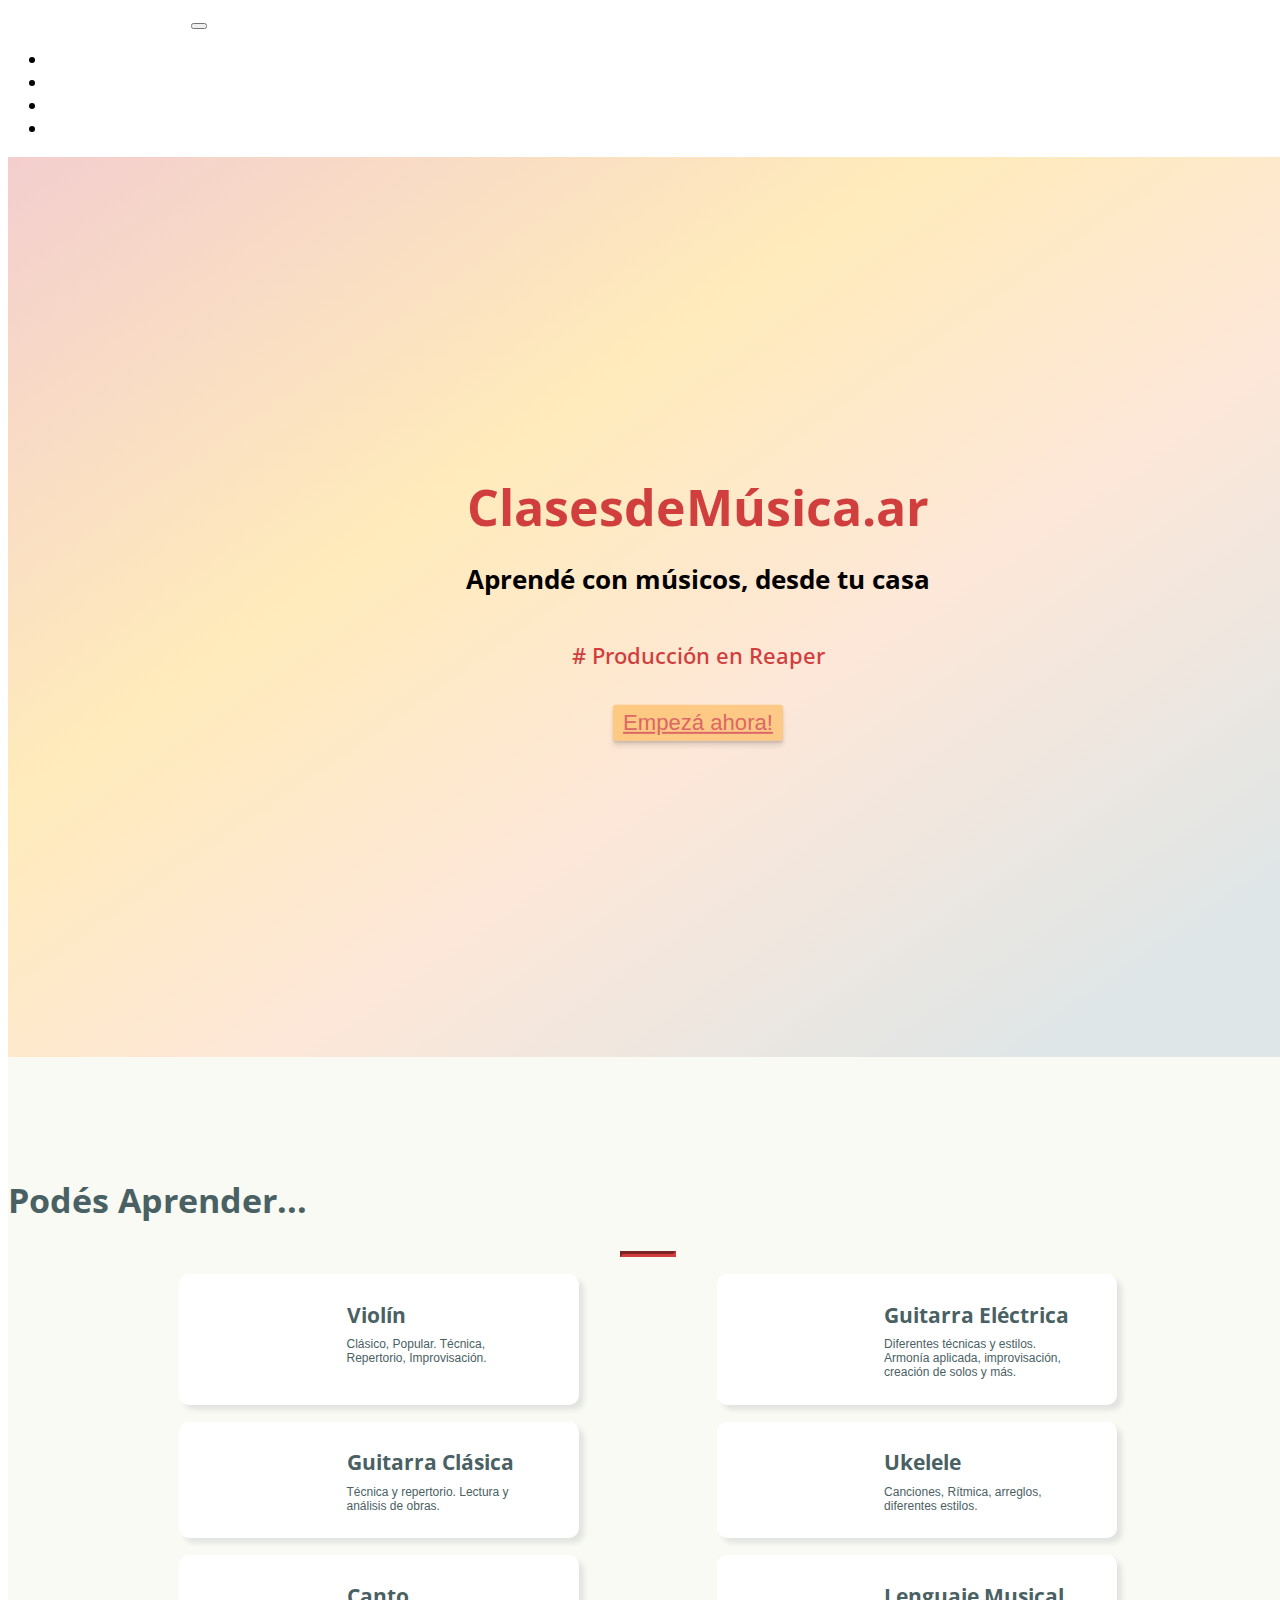
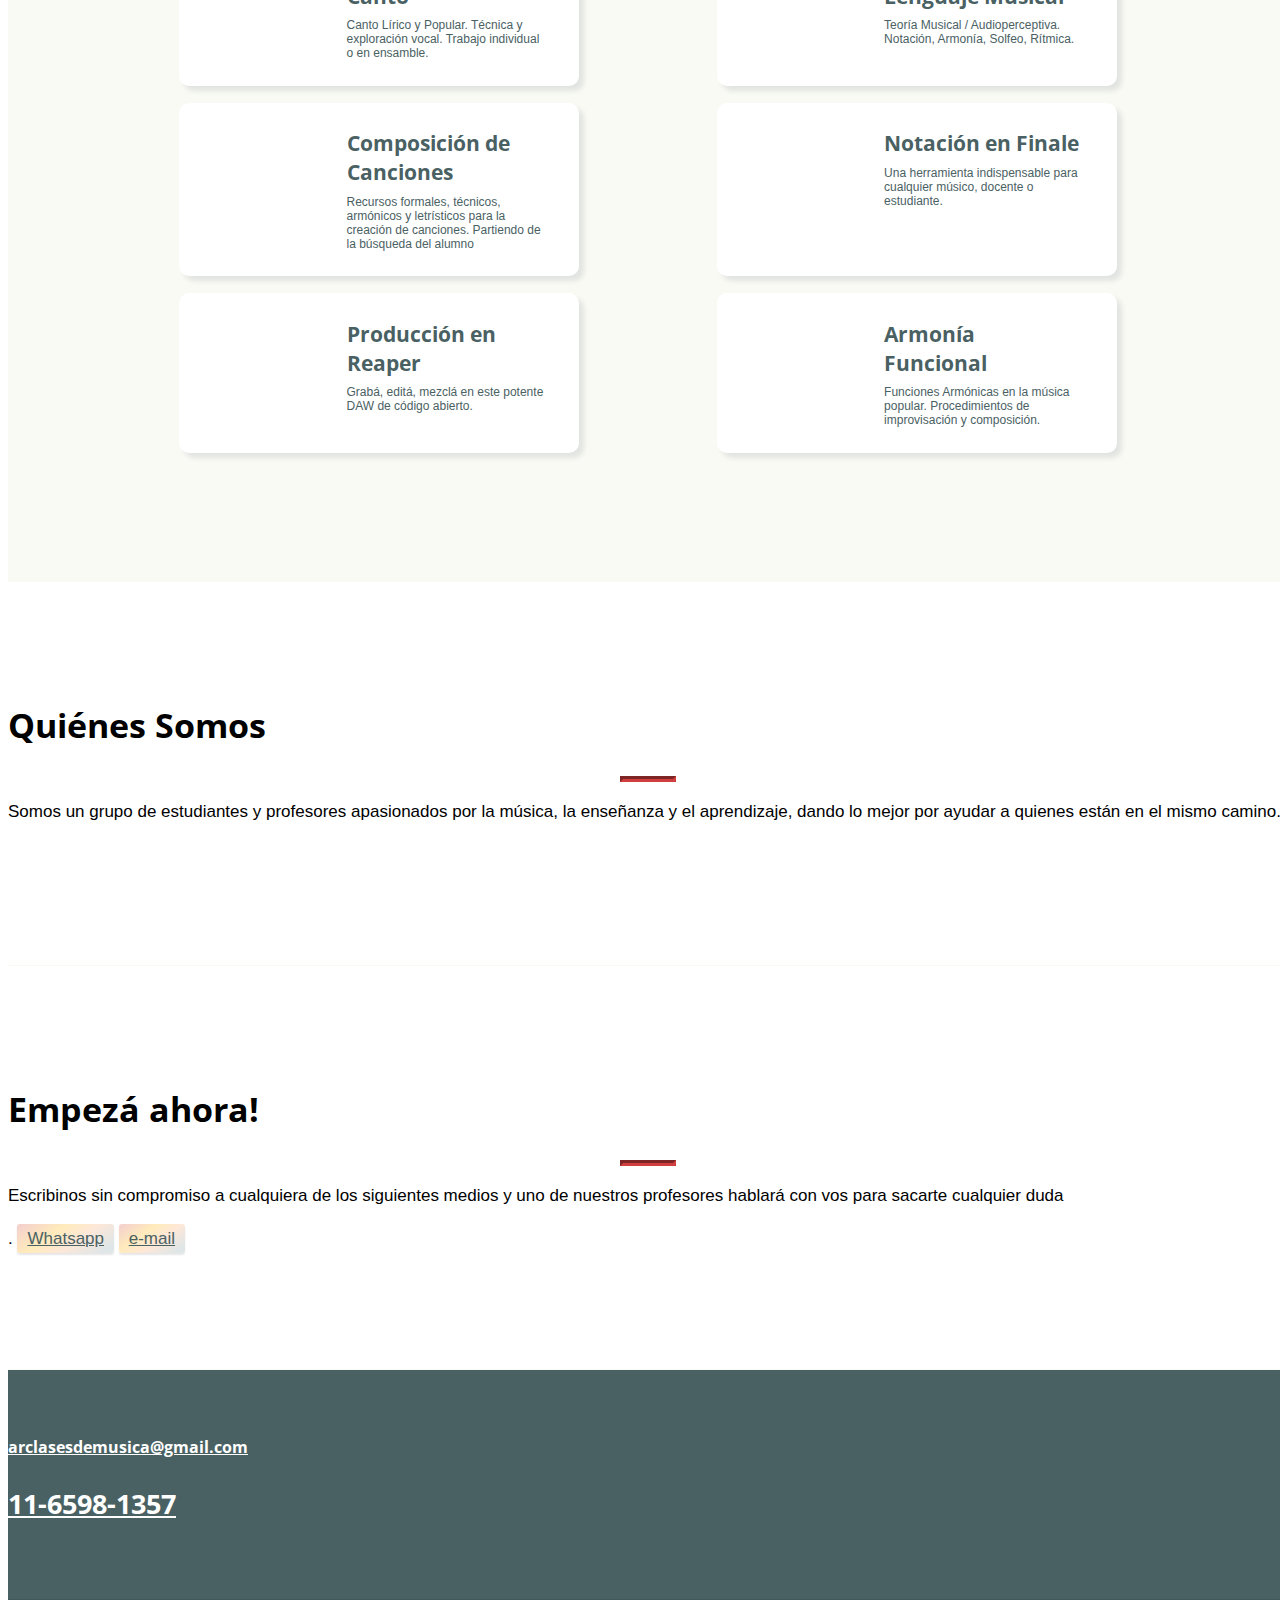
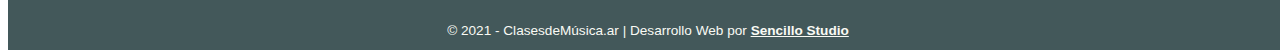
==== commit 167290b5: "footer signature" ====
--- a/index.html
+++ b/index.html
@@ -154,29 +154,32 @@
               </div>
             </div>
             <div class="card">
-              <div class="card-text">
-                <div class="portada portada-guitarra-electrica">
-                </div>
-                <div class="title-total">   
-                  <h2>Guitarra Eléctrica</h2>
-                  <div class="desc">Diferentes técnicas y estilos. Armonía aplicada, improvisación, creación de solos y más.
-                  <br />
-                  <a href="guitarra/index.html"><p>(más info)</p></a>
+              <a href="guitarra/index.html">
+                <div class="card-text">
+                  <div class="portada portada-guitarra-electrica">
                   </div>
-                </div>
-              </div>
-            </div>
-            <div class="card">
-              <div class="card-text">
-                <div class="portada portada-guitarra-clasica">   
-                </div>
-                <div class="title-total">   
-                  <h2>Guitarra Clásica</h2>
-                  <div class="desc">Técnica y repertorio. Lectura y análisis de obras.
-                  <br />
-                  <a href="guitarra/index.html"><p>(más info)</p></a></div>
-                </div>
-              </div>
+                  <div class="title-total">   
+                    <h2>Guitarra Eléctrica</h2>
+                    <div class="desc">Diferentes técnicas y estilos. Armonía aplicada, improvisación, creación de solos y más.
+                    <br />
+                    </div>
+                  </div>
+                </div>
+              </a>
+            </div>
+            <div class="card">
+              <a href="guitarra/index.html">
+                <div class="card-text">
+                  <div class="portada portada-guitarra-clasica">   
+                  </div>
+                  <div class="title-total">   
+                    <h2>Guitarra Clásica</h2>
+                    <div class="desc">Técnica y repertorio. Lectura y análisis de obras.
+                    <br />
+                    </div>
+                  </div>
+                </div>
+              </a>
             </div>
             <div class="card">
               <div class="card-text">
@@ -306,6 +309,9 @@
           <a href="https://wa.me/541165981357?text=Buenas!,%20quisiera%20m%C3%A1s%20info%20sobre%20las%20clases%20de..." target="_blank"><h3 class="phonenumber"><i class="fa fa-whatsapp"></i> 11-6598-1357</h3></a>
         </div>
       </div>
+      <div class="signature">
+        <p>© 2021 - ClasesdeMúsica.ar | Desarrollo Web por <a href="https://sencillostudio.ar/" target="_blank">Sencillo Studio</a></p>
+      </div>
     </footer>
 
     <!-- Bootstrap core JavaScript -->
--- a/css/creative.css
+++ b/css/creative.css
@@ -691,6 +691,9 @@
       justify-content: space-around; } }
 
 section#cursos .card {
+  -webkit-transition: all 1s;
+  -o-transition: all 1s;
+  transition: all 1s;
   background: #fff;
   margin: 0.5em auto 0.5em auto;
   border-radius: 4px;
@@ -705,7 +708,10 @@
   -ms-flex-direction: row;
   flex-direction: row;
   border-radius: 10px;
-  position: relative; }
+  position: relative;
+  -webkit-transition: all .2s;
+  -o-transition: all .2s;
+  transition: all .2s; }
   @media (min-width: 768px) and (max-width: 991px) {
     section#cursos .card {
       min-width: 392px;
@@ -714,6 +720,18 @@
   @media (min-width: 992px) {
     section#cursos .card {
       min-width: 396px; } }
+  section#cursos .card p {
+    margin-bottom: 0; }
+  section#cursos .card:hover {
+    -webkit-box-shadow: 5px 5px 12px rgba(34, 35, 58, 0.2);
+    box-shadow: 5px 5px 12px rgba(34, 35, 58, 0.2);
+    background: -webkit-linear-gradient(305deg, #f3cece 0%, #ffebbb 36%, #fde7d8 60%, #dfe6e7 90%);
+    background: -o-linear-gradient(305deg, #f3cece 0%, #ffebbb 36%, #fde7d8 60%, #dfe6e7 90%);
+    background: linear-gradient(145deg, #f3cece 0%, #ffebbb 36%, #fde7d8 60%, #dfe6e7 90%); }
+
+section#cursos .card a {
+  text-decoration: none;
+  color: inherit; }
 
 section#cursos .card h2 {
   font-size: 1.25em;
@@ -933,22 +951,185 @@
       min-width: 4em;
       font-size: 0.8em; } }
 
-section#empezar .button {
-  border-radius: 3px;
-  color: #4a6163;
-  border: 0px;
-  padding: 5px 10px;
-  background: -webkit-linear-gradient(305deg, #f3cece 0%, #ffebbb 36%, #fde7d8 60%, #dfe6e7 90%);
-  background: -o-linear-gradient(305deg, #f3cece 0%, #ffebbb 36%, #fde7d8 60%, #dfe6e7 90%);
-  background: linear-gradient(145deg, #f3cece 0%, #ffebbb 36%, #fde7d8 60%, #dfe6e7 90%);
-  -webkit-box-shadow: 0 2px 2px 0 rgba(0, 0, 0, 0.1);
-  box-shadow: 0 2px 2px 0 rgba(0, 0, 0, 0.1); }
-  section#empezar .button:hover {
-    -webkit-box-shadow: 0 2px 2px 0 rgba(0, 0, 0, 0.24), 0 5px 5px 0 rgba(0, 0, 0, 0.19);
-    box-shadow: 0 2px 2px 0 rgba(0, 0, 0, 0.24), 0 5px 5px 0 rgba(0, 0, 0, 0.19);
-    text-decoration: none; }
+section#empezar {
+  background: url(../img/bg.jpg);
+  background-size: cover; }
+  section#empezar p {
+    background: rgba(255, 255, 255, 0.55); }
+  section#empezar .button {
+    border-radius: 3px;
+    color: #4a6163;
+    border: 0px;
+    padding: 5px 10px;
+    background: -webkit-linear-gradient(305deg, #f3cece 0%, #ffebbb 36%, #fde7d8 60%, #dfe6e7 90%);
+    background: -o-linear-gradient(305deg, #f3cece 0%, #ffebbb 36%, #fde7d8 60%, #dfe6e7 90%);
+    background: linear-gradient(145deg, #f3cece 0%, #ffebbb 36%, #fde7d8 60%, #dfe6e7 90%);
+    -webkit-box-shadow: 0 2px 2px 0 rgba(0, 0, 0, 0.1);
+    box-shadow: 0 2px 2px 0 rgba(0, 0, 0, 0.1); }
+    section#empezar .button:hover {
+      -webkit-box-shadow: 0 2px 2px 0 rgba(0, 0, 0, 0.24), 0 5px 5px 0 rgba(0, 0, 0, 0.19);
+      box-shadow: 0 2px 2px 0 rgba(0, 0, 0, 0.24), 0 5px 5px 0 rgba(0, 0, 0, 0.19);
+      text-decoration: none; }
 
 footer {
   font-size: 0.8rem; }
   footer h3.phonenumber {
     font-size: 2em; }
+  footer .signature {
+    background-color: #43585a;
+    color: #f9faf4;
+    text-align: center;
+    padding-top: 0.5rem;
+    padding-bottom: 0.5rem; }
+    footer .signature p {
+      margin-bottom: 0;
+      font-size: 0.8rem !important; }
+    footer .signature a {
+      color: inherit;
+      font-weight: bold; }
+
+body.subclases #faq h4 {
+  font-weight: bold;
+  font-size: 0.9rem; }
+
+body.subclases #faq p {
+  font-size: 0.9rem; }
+
+header.submasthead {
+  position: relative;
+  width: 100%;
+  text-align: center; }
+  header.submasthead .header-content {
+    position: relative;
+    width: 100%;
+    padding: 150px 15px 100px;
+    text-align: center; }
+    header.submasthead .header-content .header-content-inner h1.tituloclase {
+      color: #4a6163;
+      font-weight: 600;
+      margin-top: 0;
+      margin-bottom: 0; }
+      @media (max-width: 500px) {
+        header.submasthead .header-content .header-content-inner h1.tituloclase {
+          font-size: 1.5rem; } }
+      @media (min-width: 361px) and (max-width: 480px) {
+        header.submasthead .header-content .header-content-inner h1.tituloclase {
+          font-size: 1.7rem; } }
+      @media (min-width: 361px) and (max-width: 690px) {
+        header.submasthead .header-content .header-content-inner h1.tituloclase {
+          font-size: 1.7rem; } }
+      @media (min-width: 691px) and (max-width: 767px) {
+        header.submasthead .header-content .header-content-inner h1.tituloclase {
+          font-size: 2rem; } }
+      @media (min-width: 768px) and (max-width: 991px) {
+        header.submasthead .header-content .header-content-inner h1.tituloclase {
+          font-size: 3rem; } }
+      @media (min-width: 992px) {
+        header.submasthead .header-content .header-content-inner h1.tituloclase {
+          font-size: 3rem; } }
+    header.submasthead .header-content .header-content-inner h2 {
+      font-weight: 700;
+      font-color: red !important; }
+      @media (max-width: 500px) {
+        header.submasthead .header-content .header-content-inner h2 {
+          font-size: 1rem; } }
+      @media (min-width: 361px) and (max-width: 480px) {
+        header.submasthead .header-content .header-content-inner h2 {
+          font-size: 1rem; } }
+      @media (min-width: 361px) and (max-width: 690px) {
+        header.submasthead .header-content .header-content-inner h2 {
+          font-size: 1rem; } }
+      @media (min-width: 691px) and (max-width: 767px) {
+        header.submasthead .header-content .header-content-inner h2 {
+          font-size: 1.2rem; } }
+      @media (min-width: 768px) and (max-width: 991px) {
+        header.submasthead .header-content .header-content-inner h2 {
+          font-size: 1.2rem; } }
+      @media (min-width: 992px) {
+        header.submasthead .header-content .header-content-inner h2 {
+          font-size: 1.2rem; } }
+    header.submasthead .header-content .header-content-inner hr {
+      margin: 30px auto; }
+    header.submasthead .header-content .header-content-inner .bg-text {
+      background-color: rgba(0, 0, 0, 0.57);
+      padding: 0 5px 0 5px; }
+    header.submasthead .header-content .cta-wrapper {
+      display: -webkit-box;
+      display: -ms-flexbox;
+      display: flex;
+      -webkit-box-pack: center;
+      -ms-flex-pack: center;
+      justify-content: center; }
+    header.submasthead .header-content .cta {
+      border-radius: 3px;
+      color: #db6767;
+      font-weight: 0;
+      border: 0px;
+      padding: 5px 10px;
+      background: #ff980061;
+      -webkit-box-shadow: 0 2px 2px 0 rgba(0, 0, 0, 0.1), 0 5px 5px 0 rgba(0, 0, 0, 0.1);
+      box-shadow: 0 2px 2px 0 rgba(0, 0, 0, 0.1), 0 5px 5px 0 rgba(0, 0, 0, 0.1); }
+      header.submasthead .header-content .cta:hover {
+        -webkit-box-shadow: 0 2px 2px 0 rgba(0, 0, 0, 0.24), 0 5px 5px 0 rgba(0, 0, 0, 0.19);
+        box-shadow: 0 2px 2px 0 rgba(0, 0, 0, 0.24), 0 5px 5px 0 rgba(0, 0, 0, 0.19);
+        text-decoration: none; }
+      @media (max-width: 500px) {
+        header.submasthead .header-content .cta {
+          font-size: 1rem; } }
+      @media (min-width: 361px) and (max-width: 480px) {
+        header.submasthead .header-content .cta {
+          font-size: 1.2rem; } }
+      @media (min-width: 361px) and (max-width: 690px) {
+        header.submasthead .header-content .cta {
+          font-size: 1.2rem; } }
+      @media (min-width: 691px) and (max-width: 767px) {
+        header.submasthead .header-content .cta {
+          font-size: 1.3rem; } }
+      @media (min-width: 768px) and (max-width: 991px) {
+        header.submasthead .header-content .cta {
+          font-size: 1.3rem; } }
+      @media (min-width: 992px) {
+        header.submasthead .header-content .cta {
+          font-size: 1.3rem; } }
+  @media (min-width: 768px) {
+    header.submasthead {
+      height: 100%;
+      min-height: 600px; }
+      header.submasthead .header-content {
+        position: absolute;
+        top: 50%;
+        padding: 0 50px;
+        -webkit-transform: translateY(-50%);
+        -ms-transform: translateY(-50%);
+        transform: translateY(-50%); }
+        header.submasthead .header-content .header-content-inner {
+          max-width: 1000px;
+          margin-right: auto;
+          margin-left: auto; }
+          header.submasthead .header-content .header-content-inner h1 {
+            font-size: 50px; }
+          header.submasthead .header-content .header-content-inner p {
+            font-size: 18px;
+            max-width: 80%;
+            margin-right: auto;
+            margin-left: auto; } }
+
+@media (max-width: 767px) {
+  header.masthead {
+    min-height: 92vh; }
+    header.masthead .header-content {
+      margin-top: 50px;
+      min-height: 80vh;
+      display: -webkit-box;
+      display: -ms-flexbox;
+      display: flex;
+      -webkit-box-pack: center;
+      -ms-flex-pack: center;
+      justify-content: center;
+      -webkit-box-align: center;
+      -ms-flex-align: center;
+      align-items: center; } }
+
+.subguitarra {
+  background: url(../img/bg.jpg);
+  background-size: cover; }
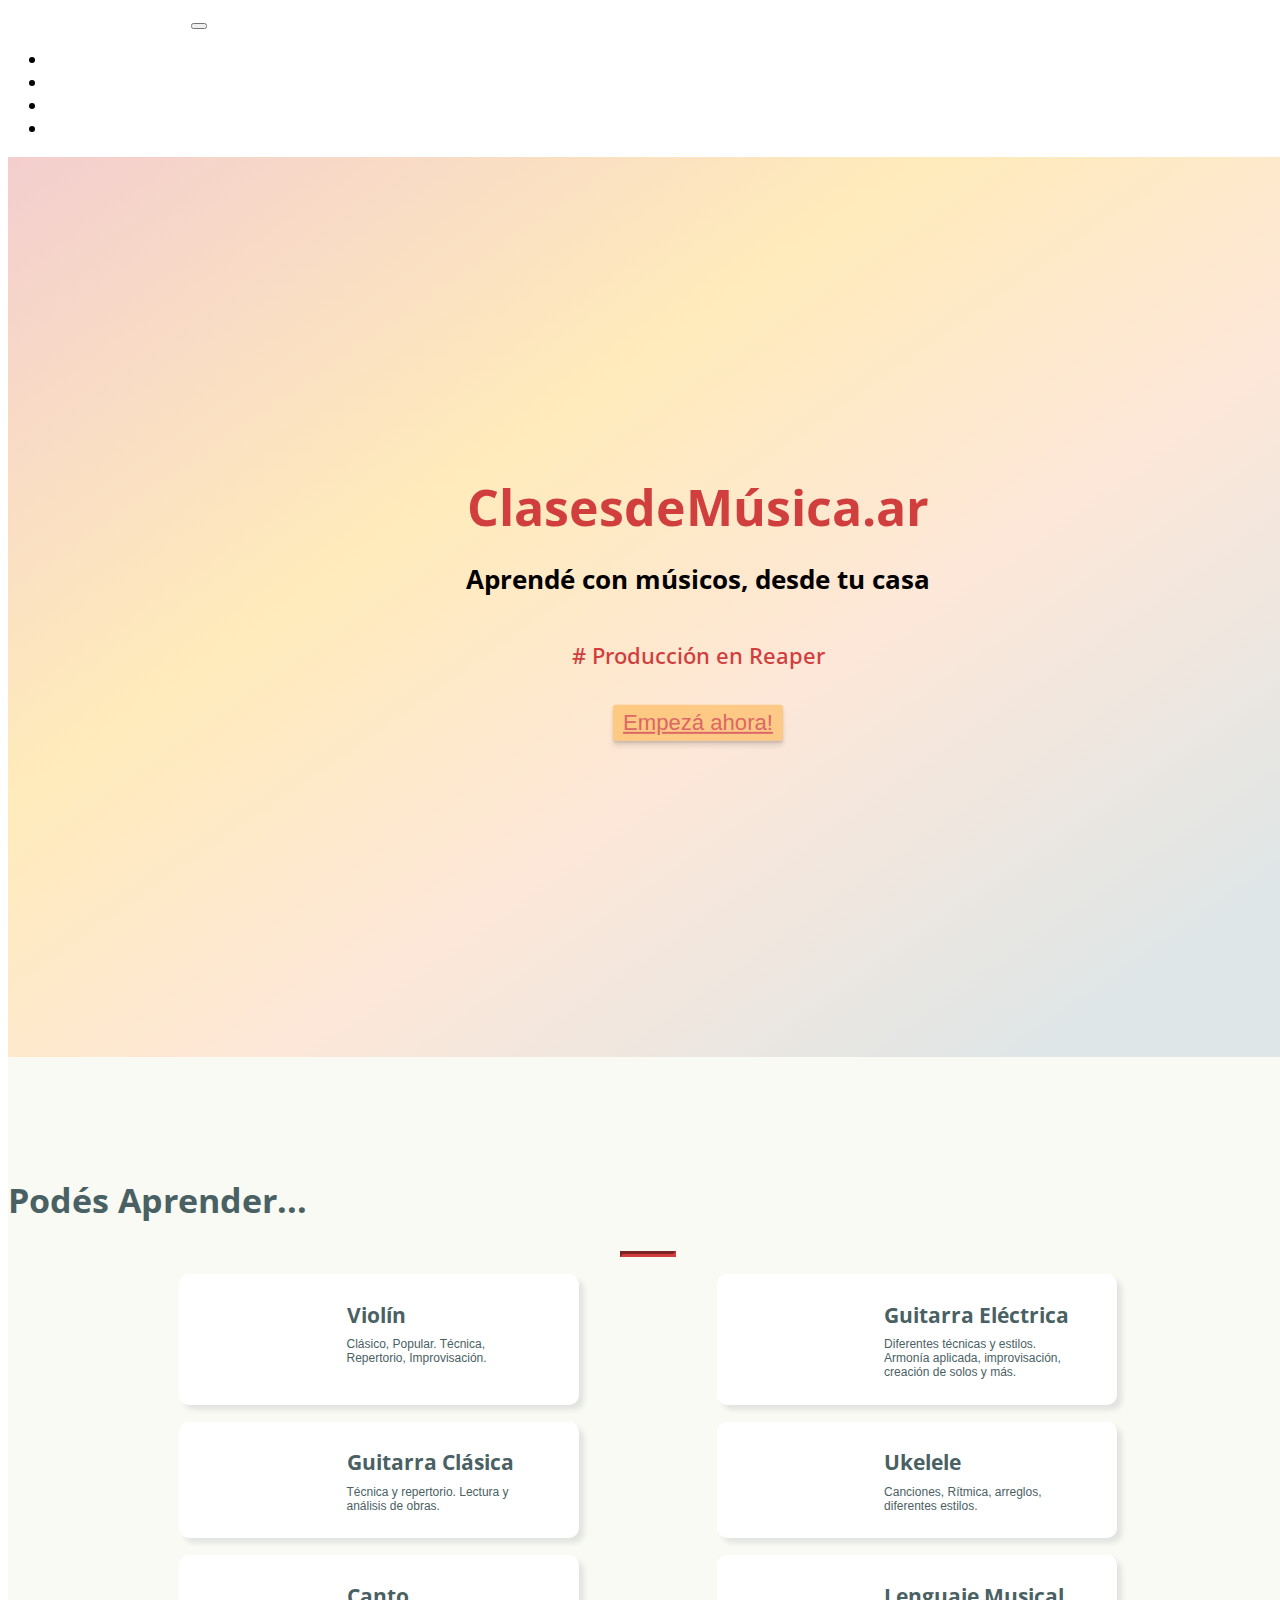
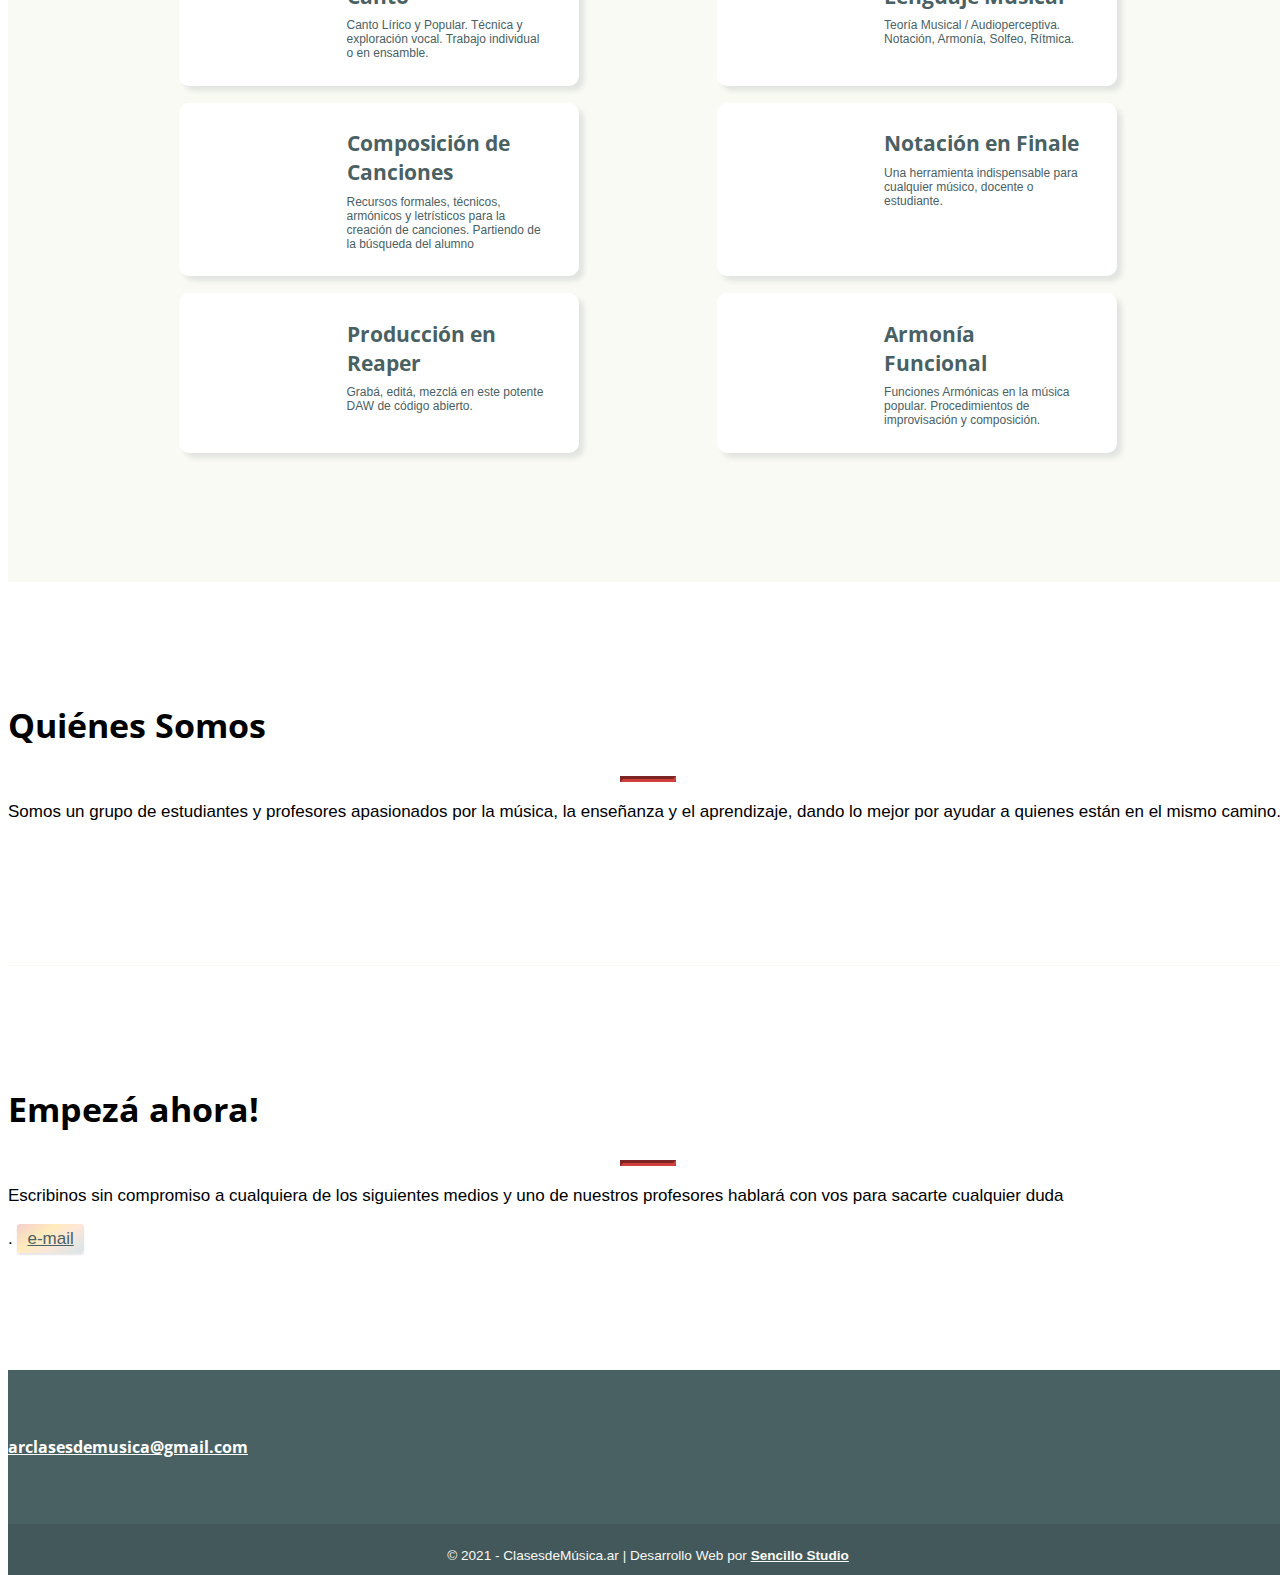
==== commit da9ecd08: "hide other phone number" ====
--- a/index.html
+++ b/index.html
@@ -10,6 +10,15 @@
       gtag('js', new Date());
 
       gtag('config', 'UA-64997619-4');
+    </script>
+    <!-- Global site tag (gtag.js) - Google Analytics -->
+    <script async src="https://www.googletagmanager.com/gtag/js?id=G-DP1GY9560K"></script>
+    <script>
+      window.dataLayer = window.dataLayer || [];
+      function gtag(){dataLayer.push(arguments);}
+      gtag('js', new Date());
+
+      gtag('config', 'G-DP1GY9560K');
     </script>
 
 
@@ -273,7 +282,7 @@
             <h2 class="section-heading">Empezá ahora!</h2>
             <hr class="primary">
             <p>Escribinos sin compromiso a cualquiera de los siguientes medios y uno de nuestros profesores hablará con vos para sacarte cualquier duda</p>.
-            <a href="https://wa.me/541165981357?text=Buenas!,%20quisiera%20m%C3%A1s%20info%20sobre%20las%20clases%20de..." target="_blank" class="button"><i class="fa fa-whatsapp"></i> Whatsapp</a>
+            <!-- <a href="https://wa.me/541165981357?text=Buenas!,%20quisiera%20m%C3%A1s%20info%20sobre%20las%20clases%20de..." target="_blank" class="button"><i class="fa fa-whatsapp"></i> Whatsapp</a> -->
             <a href="mailto:arclasesdemusica@gmail.com?subject=Quiero%20info%20Sobre%20las%20clases!&body=Buenas,%20mi%20nombre%20es%20&#9829;&#9829;&#9829;%20y%20estoy%20interesado%20en%20las%20clases%20de%20&#9829;&#9829;&#9829;." target="_blank" class="button"><i class="fa fa-envelope"></i> e-mail</a>
             <!--
             <a href="https://docs.google.com/forms/d/e/1FAIpQLSex7W6AUVWIRhsCzYBh4nNDsRFJHWk4pH6QSPwgNVv_hx7LyA/viewform?usp=sf_link" target="_blank" class="button"><i class="fa fa-google"></i> Google Forms</a>
@@ -306,7 +315,7 @@
         <div class="container text-right">
           <!--<h2>Contacto</h2>-->
           <a href="mailto:arclasesdemusica@gmail.com?subject=Quiero%20info%20Sobre%20las%20clases!&body=Buenas,%20mi%20nombre%20es%20&#9829;&#9829;&#9829;%20y%20estoy%20interesado%20en%20las%20clases%20de%20&#9829;&#9829;&#9829;." target="_blank"><h3><i class="fa fa-envelope"></i> arclasesdemusica@gmail.com</h3></a>
-          <a href="https://wa.me/541165981357?text=Buenas!,%20quisiera%20m%C3%A1s%20info%20sobre%20las%20clases%20de..." target="_blank"><h3 class="phonenumber"><i class="fa fa-whatsapp"></i> 11-6598-1357</h3></a>
+          <!-- <a href="https://wa.me/541165981357?text=Buenas!,%20quisiera%20m%C3%A1s%20info%20sobre%20las%20clases%20de..." target="_blank"><h3 class="phonenumber"><i class="fa fa-whatsapp"></i> 11-6598-1357</h3></a> -->
         </div>
       </div>
       <div class="signature">
